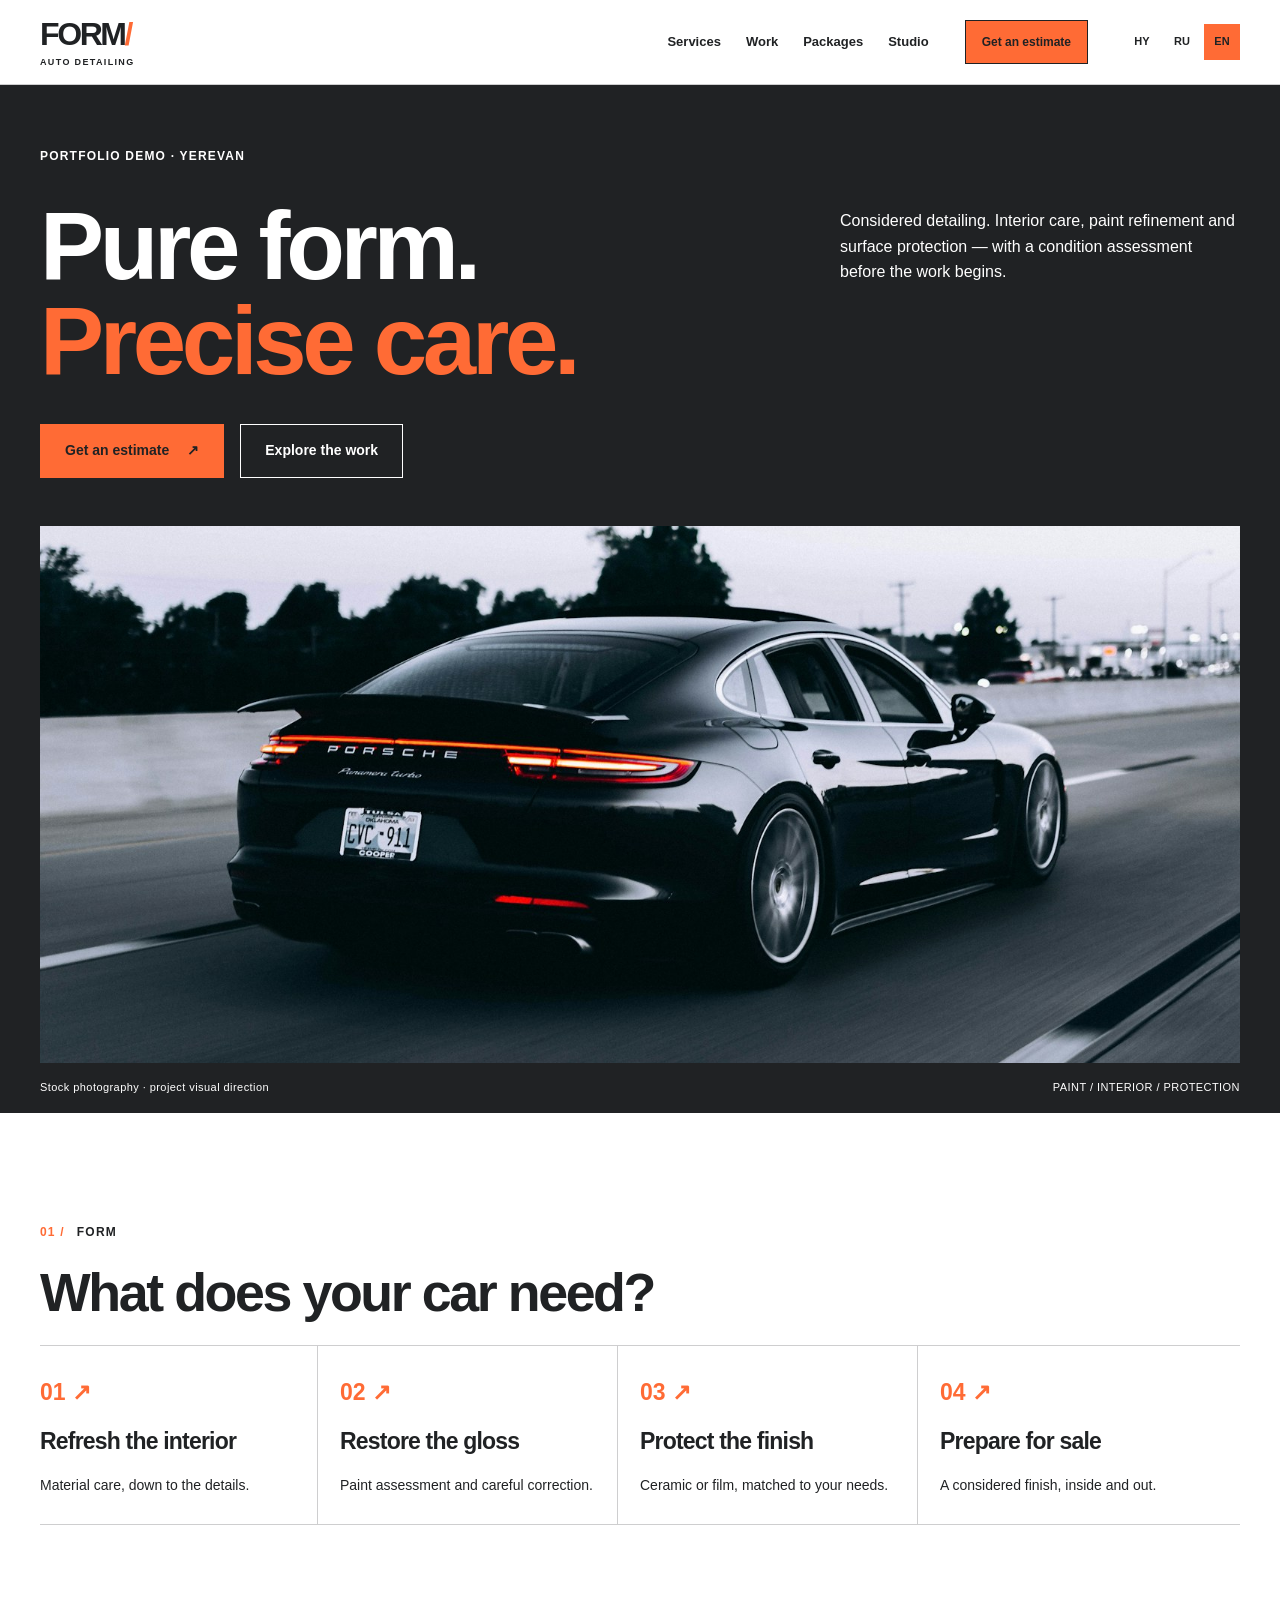
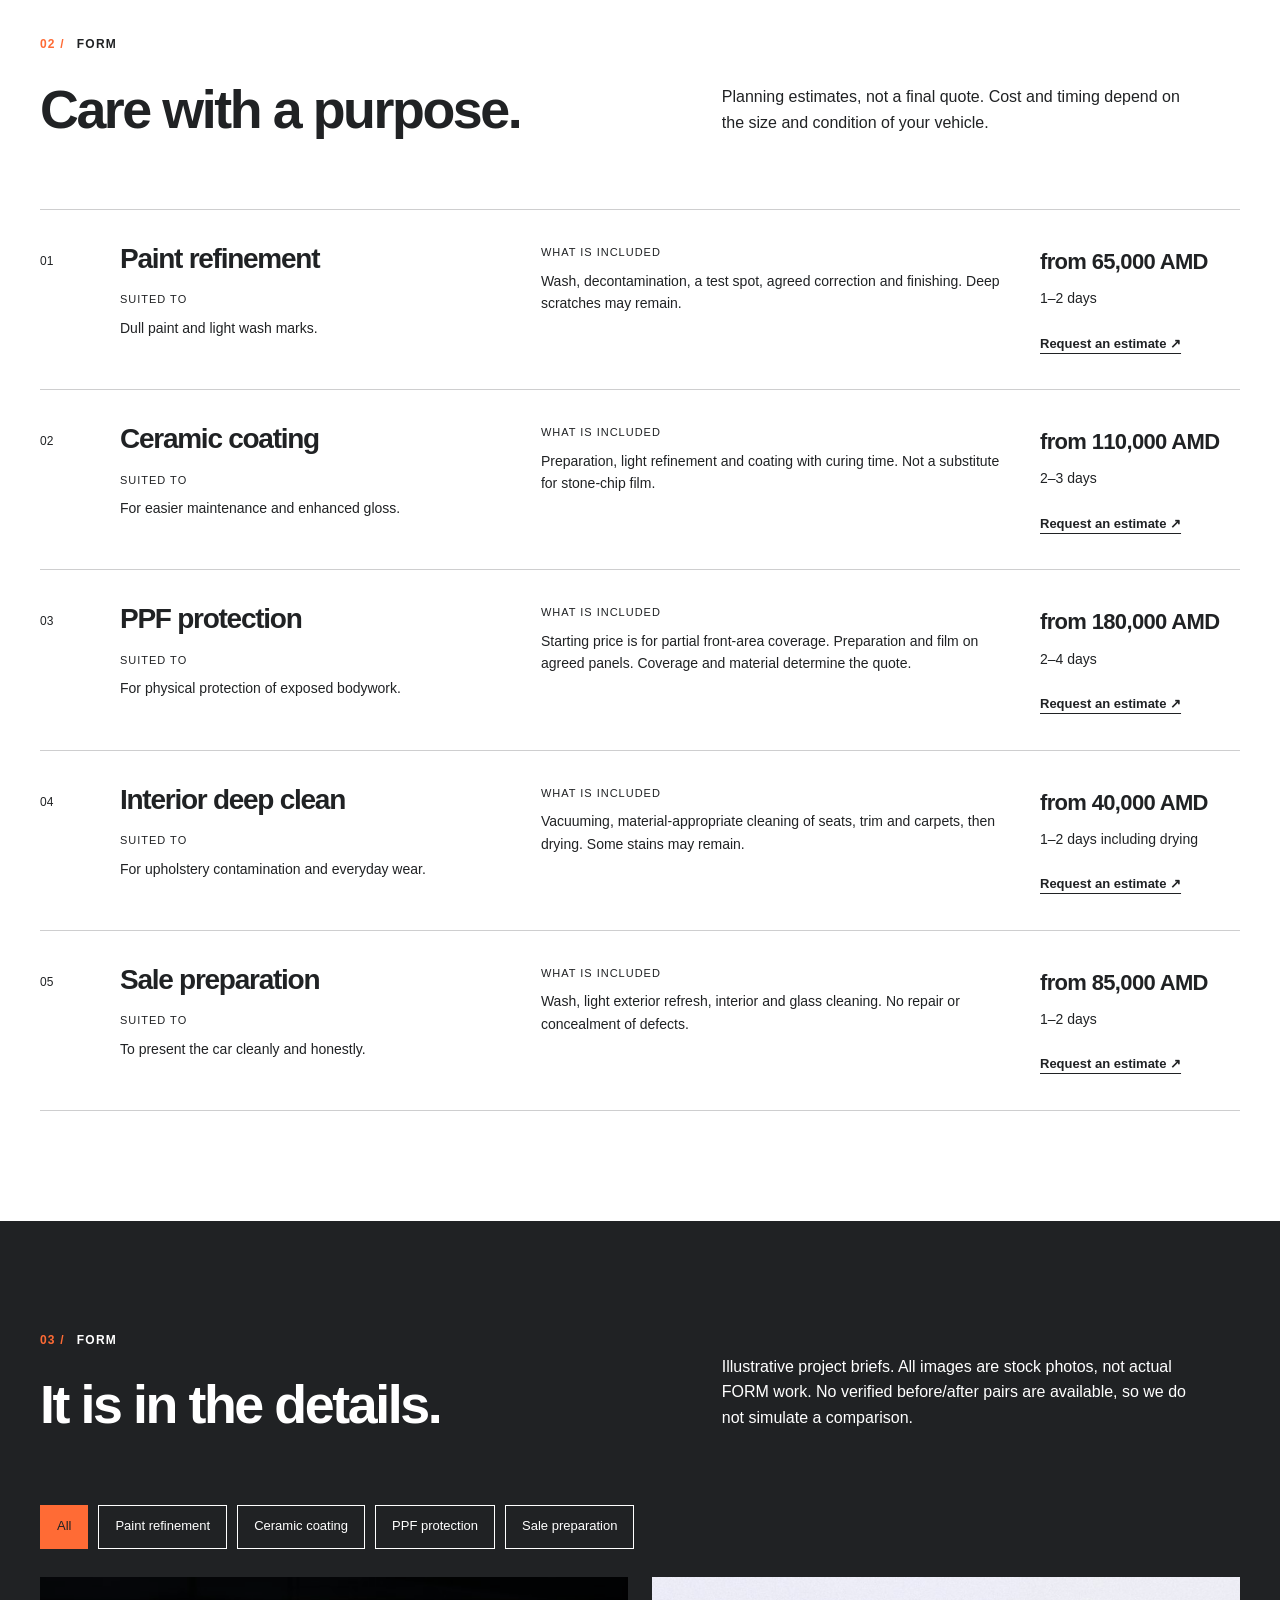
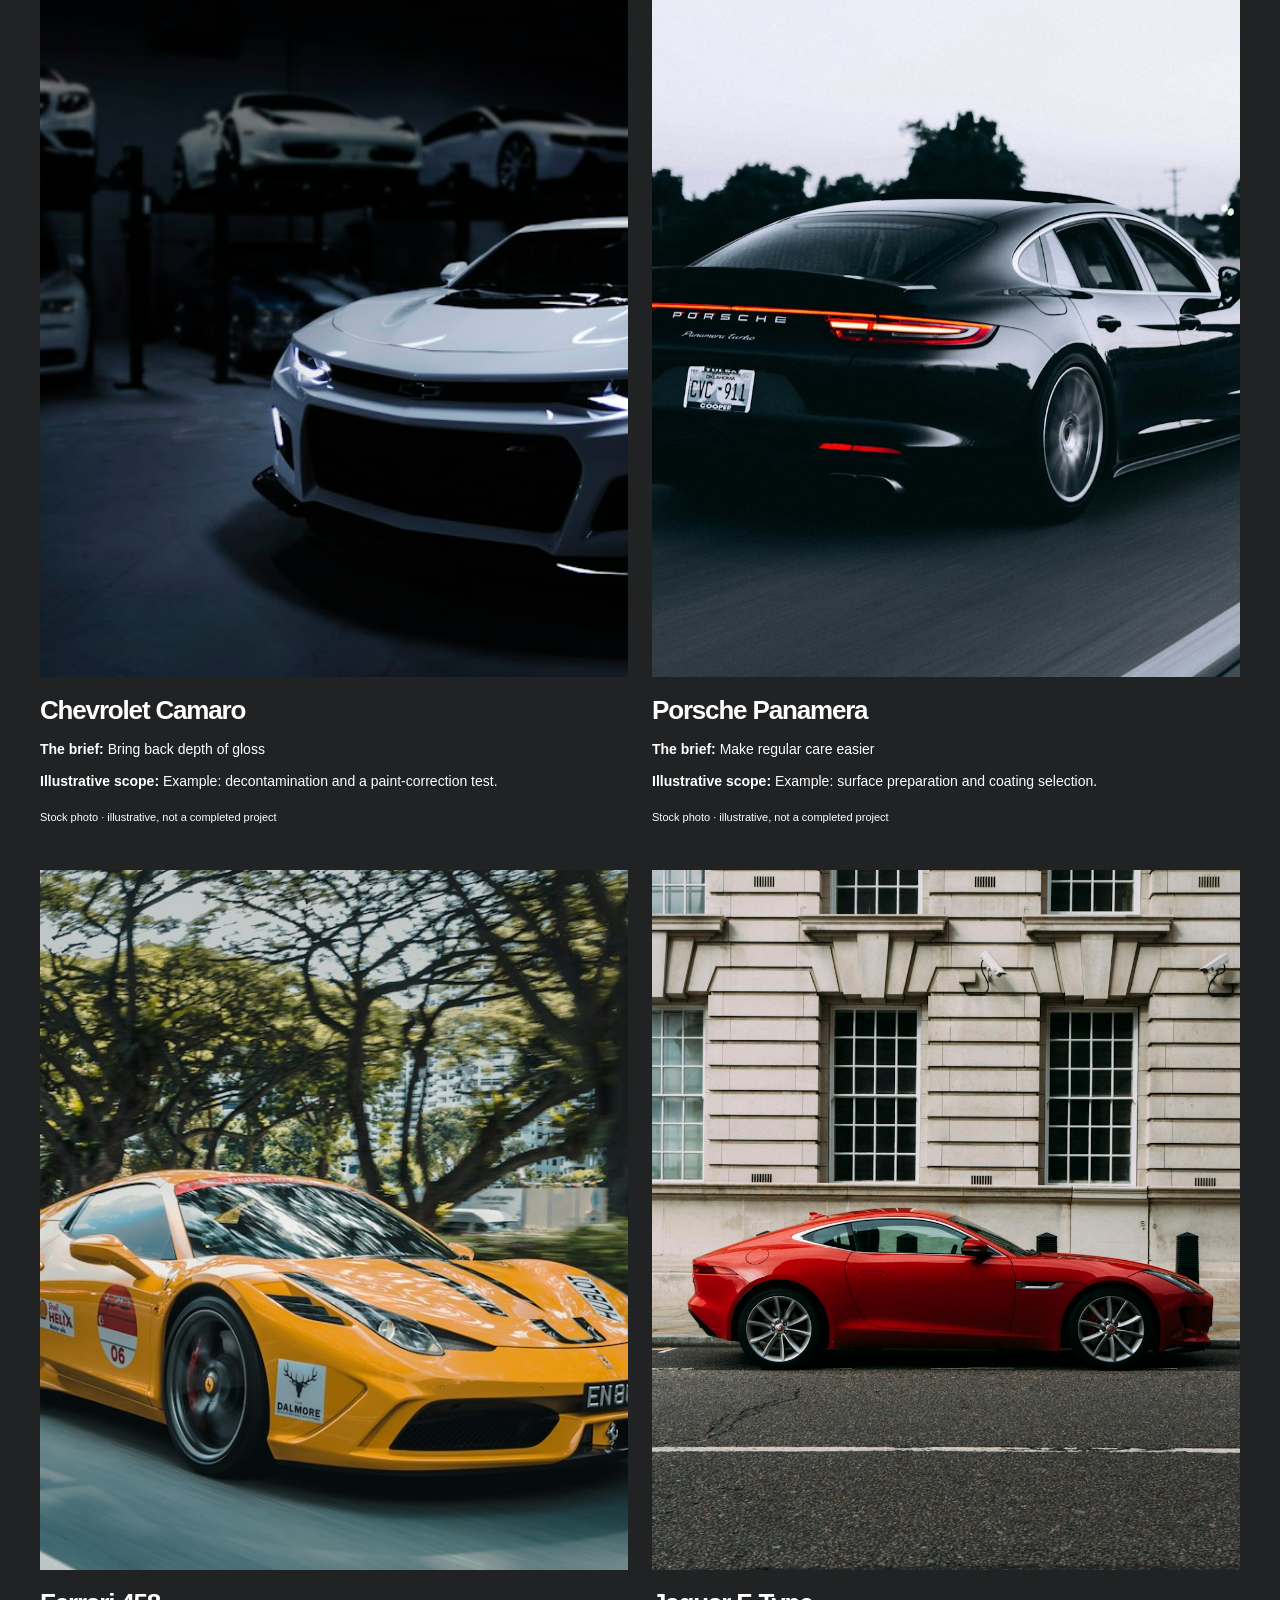
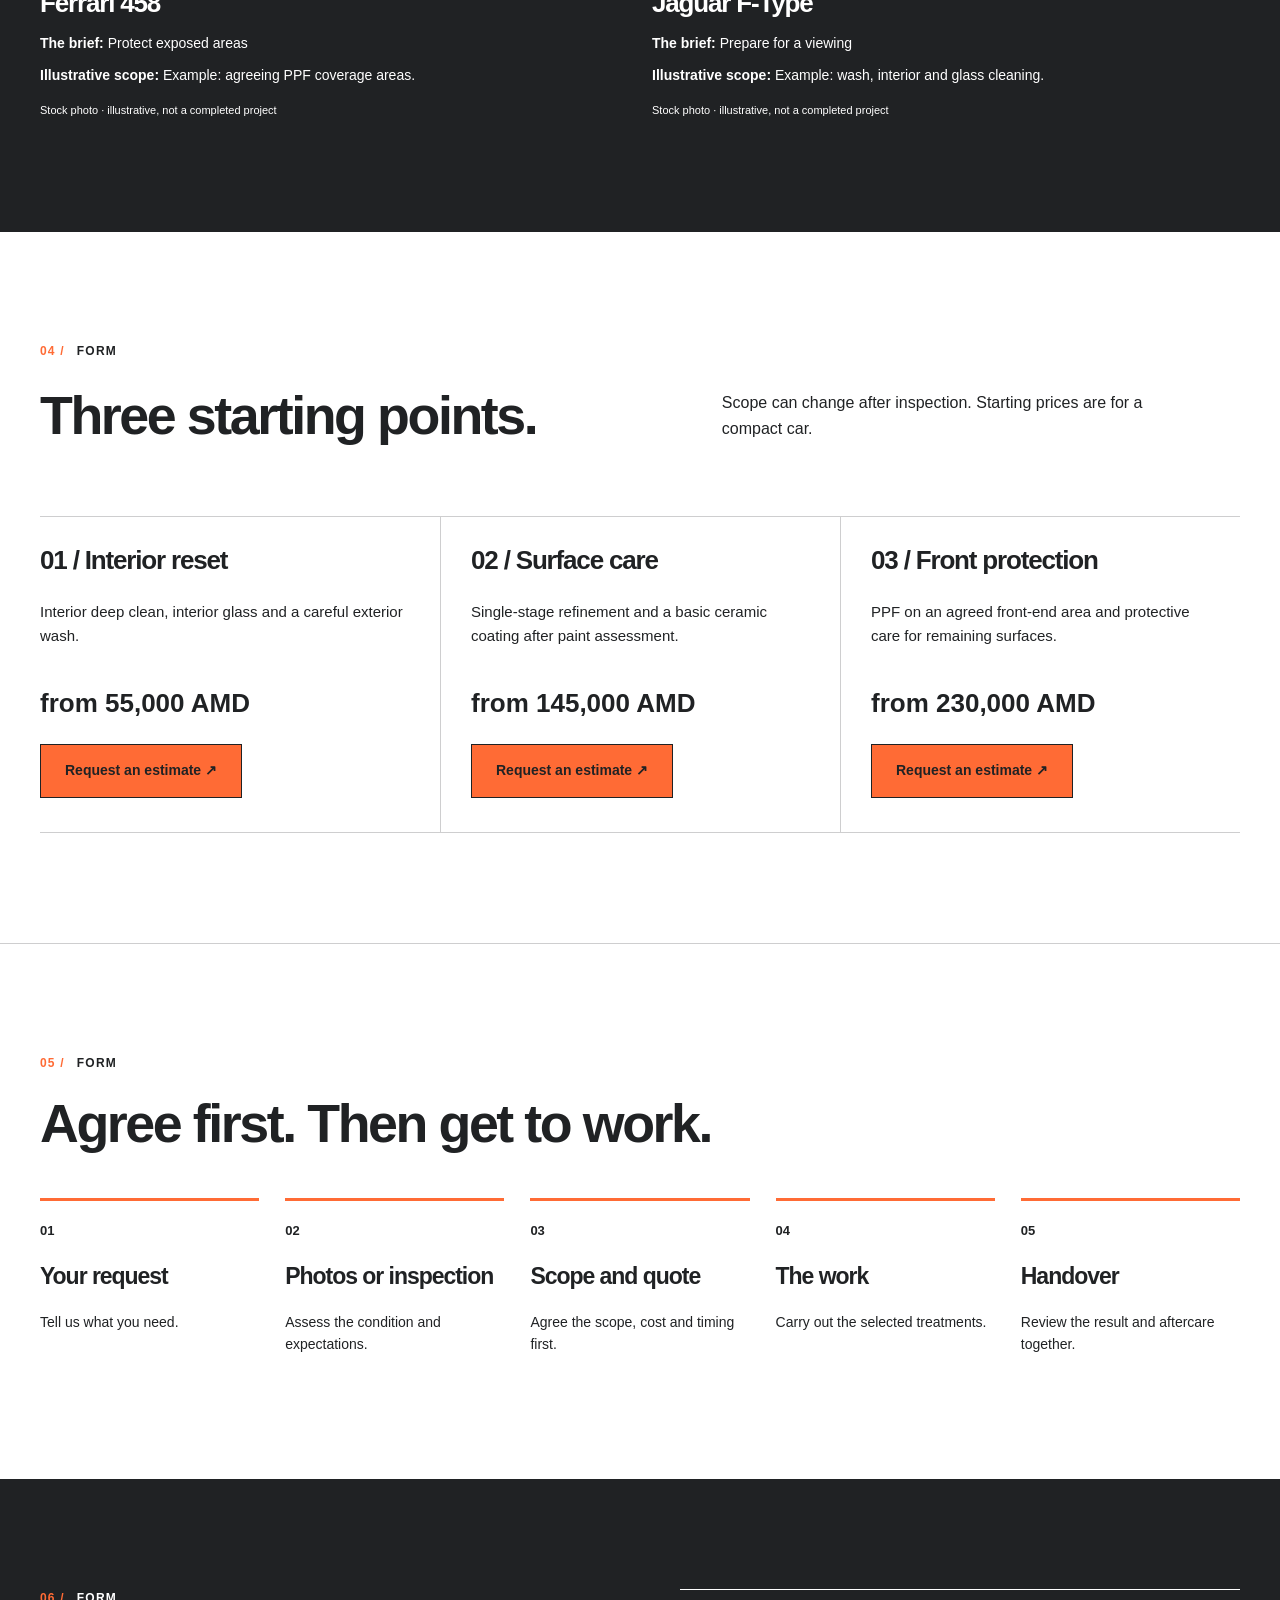
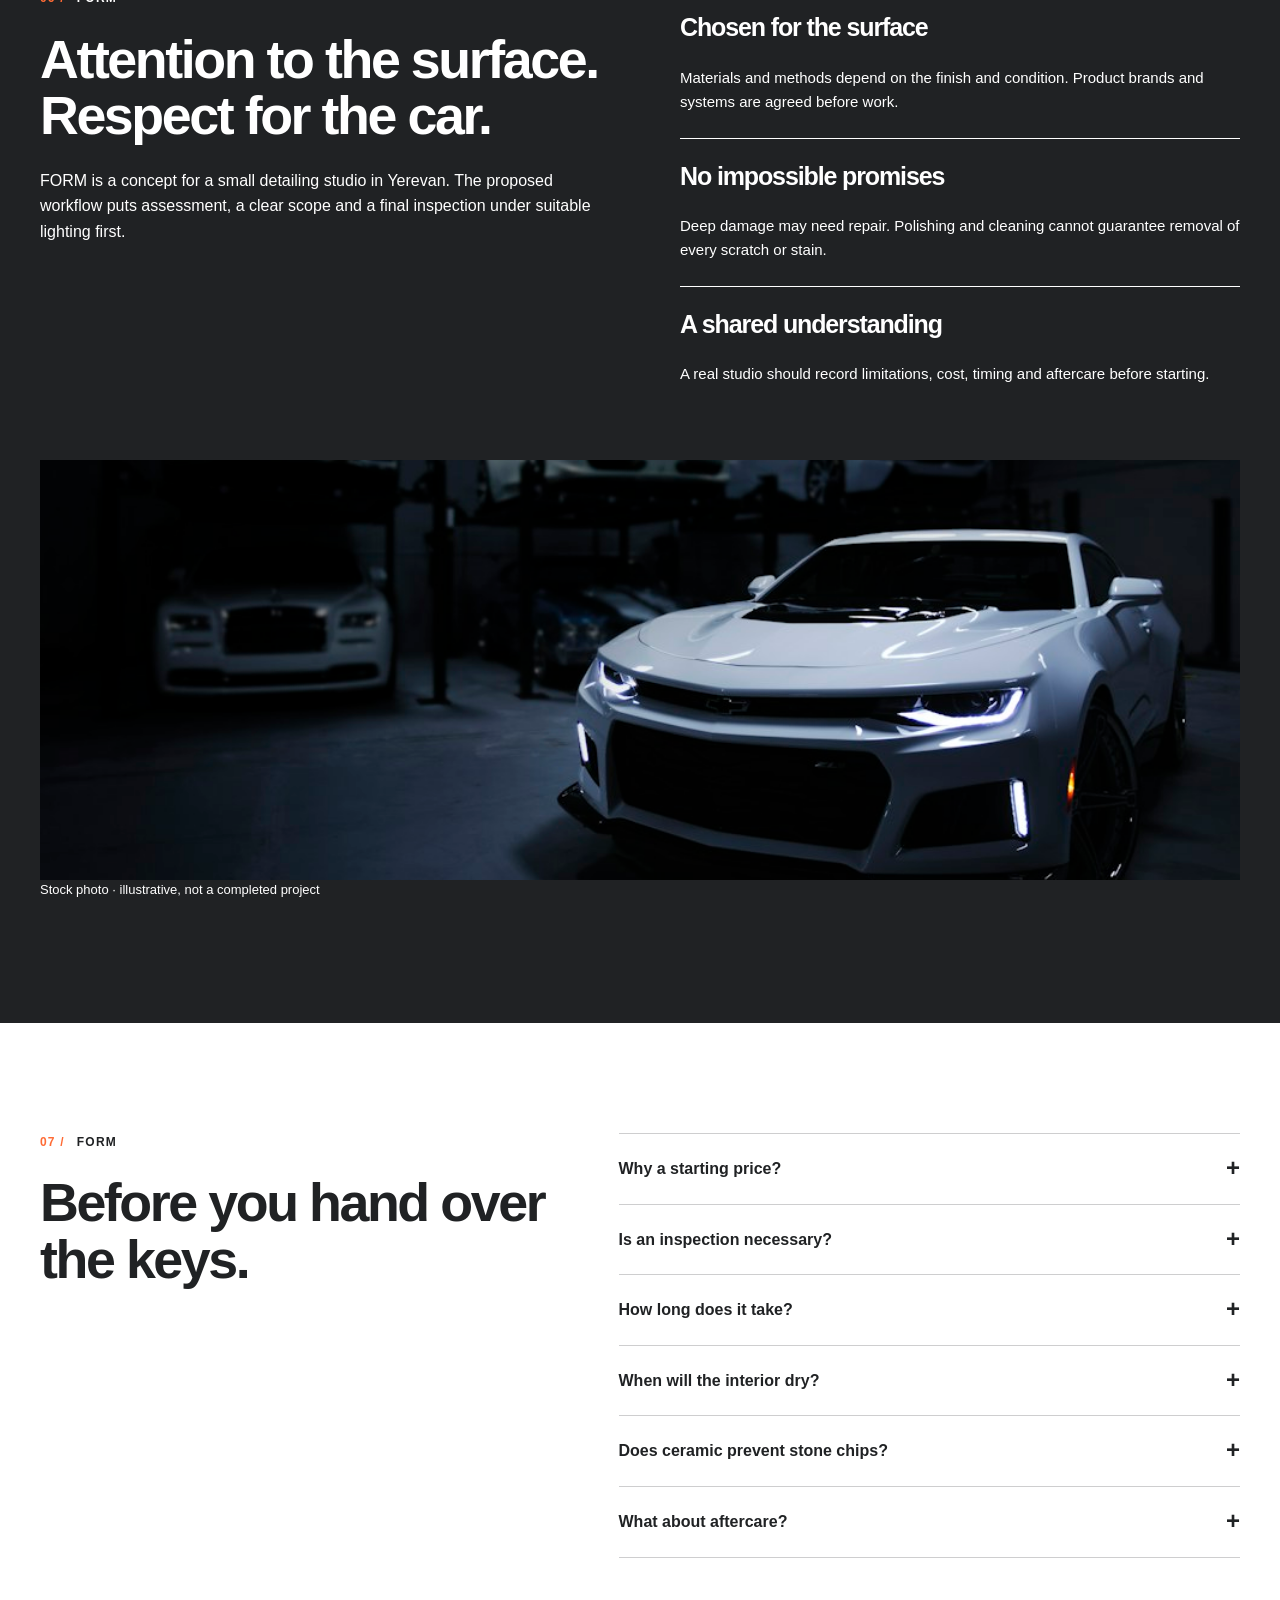
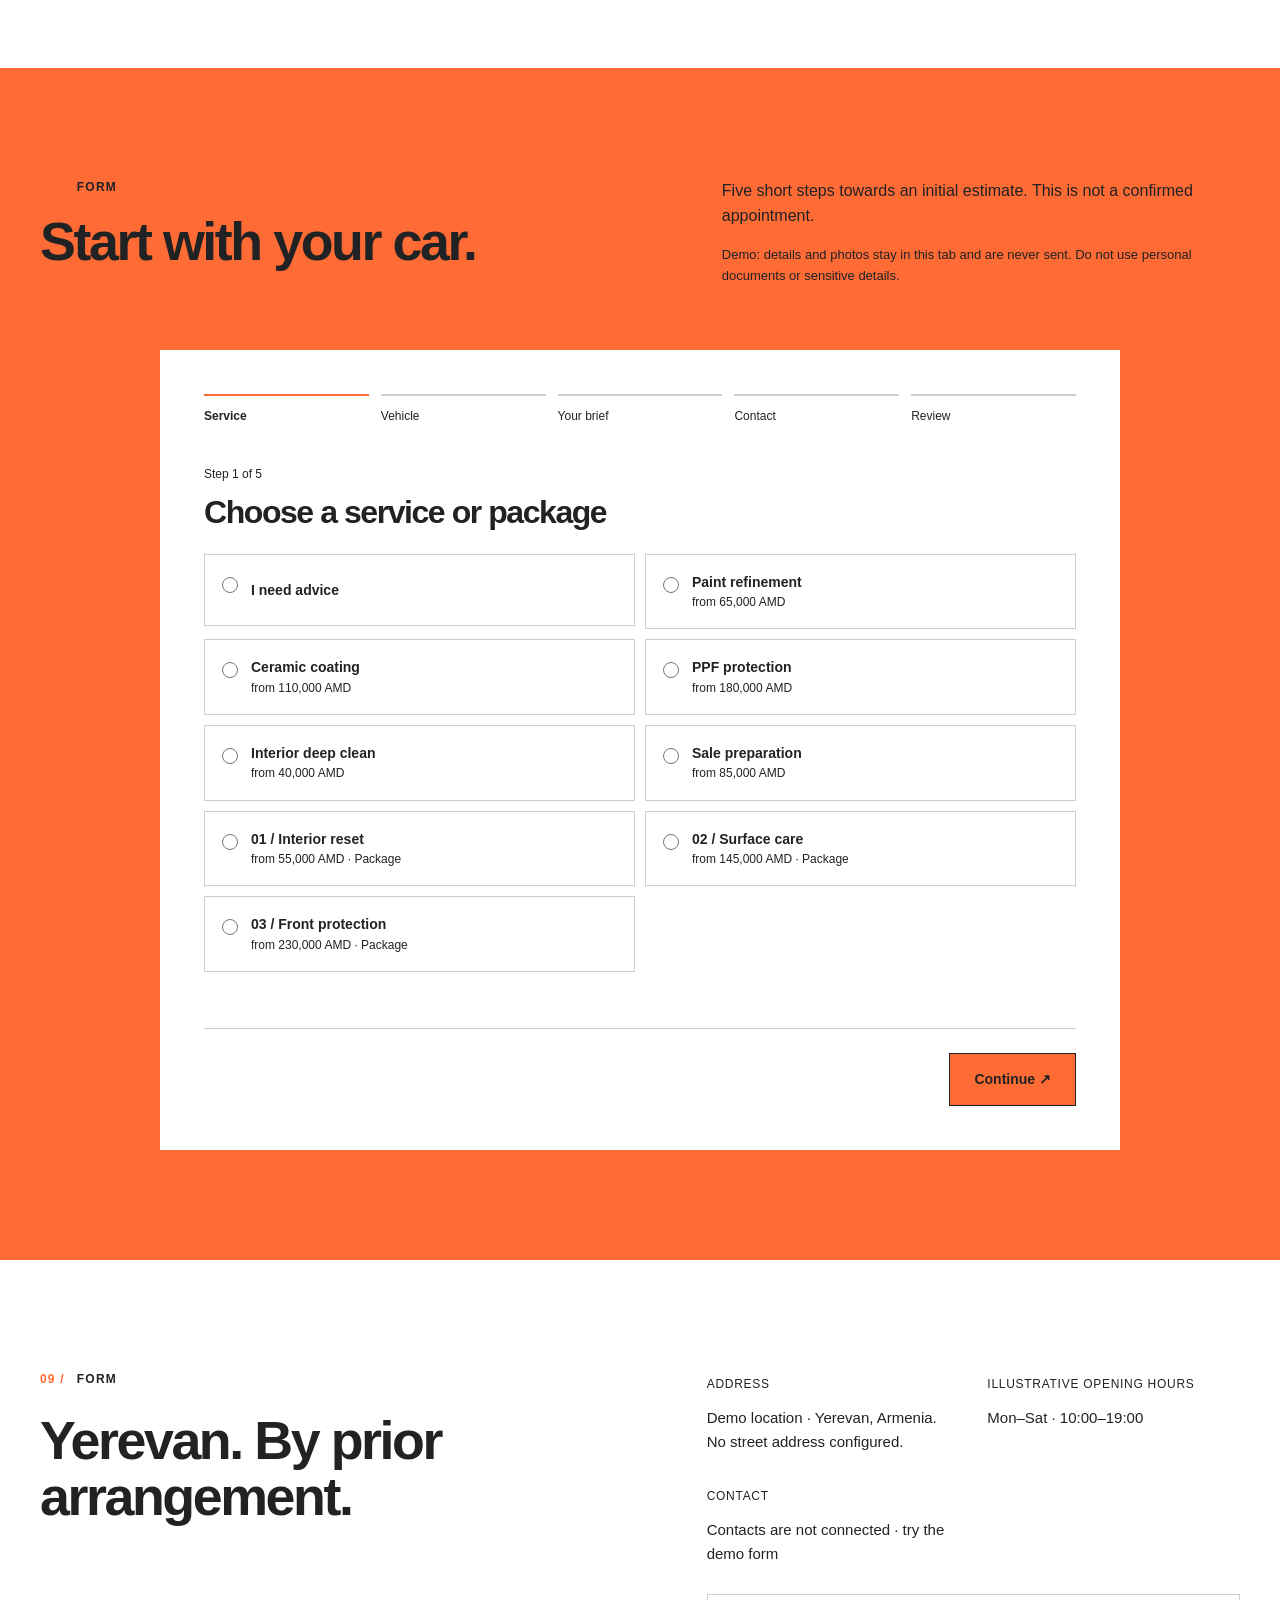
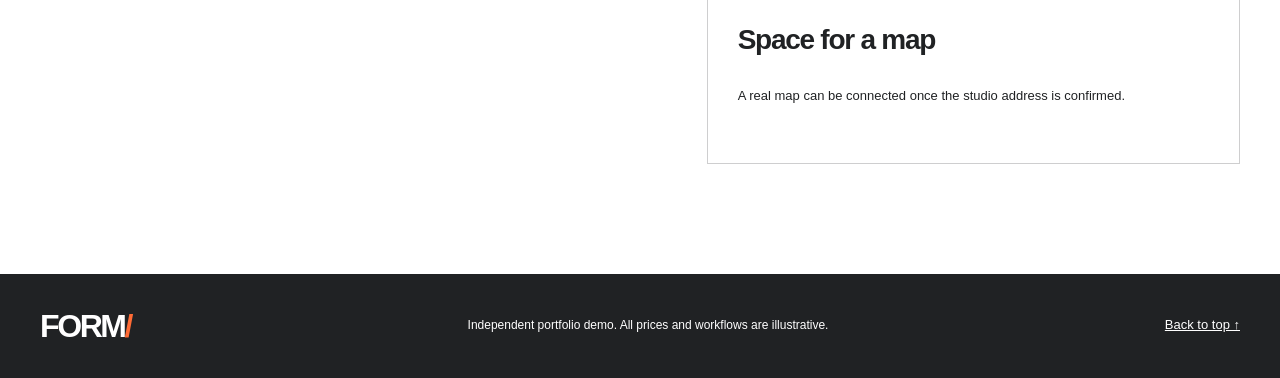
==== site/en.html @ 9a32d677 "Create FORM detailing portfolio demo" ====
<!doctype html>
<html lang="en"><head><meta charset="utf-8"><meta name="viewport" content="width=device-width,initial-scale=1"><meta name="theme-color" content="#202224"><meta name="description" content="Paint refinement, ceramic coating, PPF and interior care. A portfolio demo for FORM detailing in Yerevan."><title>FORM — Auto detailing in Yerevan · Portfolio demo</title><link rel="icon" href="assets/favicon.svg" type="image/svg+xml"><link rel="stylesheet" href="style.css"><script defer src="data.js"></script><script defer src="integrations.js"></script><script defer src="app.js"></script></head>
<body id="top"><a class="skip" href="#main" data-copy="skip"></a>
<header class="header"><div class="wrap header-inner"><a class="logo" href="en.html" aria-label="FORM Auto detailing">FORM<span>/</span><small>AUTO DETAILING</small></a><nav class="nav" id="navigation" aria-label="Main navigation"><a href="#services" data-nav="0"></a><a href="#work" data-nav="1"></a><a href="#packages" data-nav="2"></a><a href="#studio" data-nav="3"></a></nav><a class="button header-cta" href="#request" data-copy="estimate"></a><div class="languages" aria-label="Choose language"><a href="index.html" lang="hy" data-lang="hy">HY</a><a href="ru.html" lang="ru" data-lang="ru">RU</a><a href="en.html" lang="en" data-lang="en">EN</a></div><button class="menu" aria-expanded="false" aria-controls="navigation" data-copy="menu" type="button"></button></div></header>
<main id="main"><section class="hero" aria-labelledby="heroTitle"><div class="wrap"><p class="kicker" data-copy="demo"></p><div class="hero-top"><h1 id="heroTitle"></h1><p class="hero-text" data-copy="intro"></p></div><div class="hero-actions"><a class="button" href="#request"><span data-copy="estimate"></span> ↗</a><a class="button secondary" href="#work" data-copy="view"></a></div><figure class="hero-figure"><img src="assets/hero.jpg" alt="Porsche Panamera" fetchpriority="high" width="1600" height="1067"><figcaption><span data-copy="photoLabel"></span><span data-copy="heroFoot"></span></figcaption></figure></div></section>
<section class="section" id="goals" aria-labelledby="goalsTitle"><div class="wrap"><p class="kicker"><span>01 /</span>FORM</p><h2 id="goalsTitle" data-copy="goalTitle"></h2><div class="goal-grid" id="goalGrid"></div></div></section>
<section class="section services" id="services" aria-labelledby="servicesTitle"><div class="wrap"><div class="section-head"><div><p class="kicker"><span>02 /</span>FORM</p><h2 id="servicesTitle" data-copy="servicesTitle"></h2></div><p data-copy="servicesIntro"></p></div><p class="goal-feedback" id="goalFeedback" data-copy="selectedGoal" hidden></p><div id="serviceList"></div></div></section>
<section class="section work" id="work" aria-labelledby="workTitle"><div class="wrap"><div class="section-head"><div><p class="kicker"><span>03 /</span>FORM</p><h2 id="workTitle" data-copy="workTitle"></h2></div><p data-copy="workIntro"></p></div><div class="filters" id="filters" role="group" aria-label="Filter examples"></div><div class="work-grid" id="workGrid"></div></div></section>
<section class="section" id="packages" aria-labelledby="packagesTitle"><div class="wrap"><div class="section-head"><div><p class="kicker"><span>04 /</span>FORM</p><h2 id="packagesTitle" data-copy="packagesTitle"></h2></div><p data-copy="packagesIntro"></p></div><div class="packages" id="packageList"></div></div></section>
<section class="section process" id="process" aria-labelledby="processTitle"><div class="wrap"><p class="kicker"><span>05 /</span>FORM</p><h2 id="processTitle" data-copy="processTitle"></h2><ol class="process-list" id="processList"></ol></div></section>
<section class="section about" id="studio" aria-labelledby="aboutTitle"><div class="wrap"><div class="about-grid"><div><p class="kicker"><span>06 /</span>FORM</p><h2 id="aboutTitle" data-copy="aboutTitle"></h2><p data-copy="aboutText"></p></div><div id="principles"></div></div><img class="about-image" src="assets/paint.jpg" alt="Chevrolet Camaro" width="1000" height="591" loading="lazy"><p class="hint" data-copy="stock"></p></div></section>
<section class="section" id="faq" aria-labelledby="faqTitle"><div class="wrap faq-grid"><div><p class="kicker"><span>07 /</span>FORM</p><h2 id="faqTitle" data-copy="faqTitle"></h2></div><div id="faqList"></div></div></section>
<section class="section request" id="request" aria-labelledby="formTitle"><div class="wrap"><div class="section-head"><div><p class="kicker"><span>08 /</span>FORM</p><h2 id="formTitle" data-copy="formTitle"></h2></div><div><p data-copy="formIntro"></p><p class="privacy" data-copy="privacy"></p></div></div><div class="wizard" id="wizard"></div></div></section>
<section class="section" id="contact" aria-labelledby="contactTitle"><div class="wrap contact-grid"><div><p class="kicker"><span>09 /</span>FORM</p><h2 id="contactTitle" data-copy="contactTitle"></h2></div><div class="contact-details"><div><small data-copy="addressLabel"></small><p data-copy="address"></p></div><div><small data-copy="hoursLabel"></small><p data-copy="hours"></p></div><div><small data-copy="phoneLabel"></small><p data-copy="contactValue"></p></div><div class="map"><h3 data-copy="map"></h3><span data-copy="mapText"></span></div></div></div></section>
</main><footer class="footer"><div class="wrap footer-inner"><a class="logo" href="#top">FORM<span>/</span></a><p data-copy="footer"></p><a href="#top" data-copy="up"></a></div></footer><noscript>JavaScript is required for the interactive demo / Для демо нужен JavaScript / Դեմոյի համար անհրաժեշտ է JavaScript։</noscript></body></html>
---- site/style.css ----
:root{--graphite:#202224;--white:#fff;--accent:#ff6b35;--line:rgba(32,34,36,.22);--font:Arial,"Helvetica Neue",sans-serif}*{box-sizing:border-box}html{scroll-behavior:smooth;scroll-padding-top:90px}body{margin:0;background:var(--white);color:var(--graphite);font:16px/1.6 var(--font)}img{display:block;width:100%;max-width:100%}a{color:inherit}button,input,select,textarea{font:inherit;color:inherit}button,a,input,select,textarea{-webkit-tap-highlight-color:transparent}button{cursor:pointer}button:disabled{cursor:wait;opacity:.65}a:focus-visible,button:focus-visible,input:focus-visible,textarea:focus-visible,select:focus-visible,summary:focus-visible{outline:3px solid var(--accent);outline-offset:4px}[hidden]{display:none!important}.wrap{width:min(1280px,calc(100% - 80px));margin:auto}.section{padding:110px 0}.kicker{font-size:12px;letter-spacing:.1em;text-transform:uppercase;font-weight:700;margin:0 0 22px}.kicker span{color:var(--accent);margin-right:12px}h1,h2,h3,p{margin-top:0}h1,h2,h3{line-height:1.05;letter-spacing:-.045em}h2{font-size:clamp(34px,4.2vw,60px);font-weight:600;margin-bottom:24px}h3{font-size:28px;font-weight:600}.section-head{display:grid;grid-template-columns:1.2fr 1fr;gap:60px;align-items:end;margin-bottom:48px}.section-head p{max-width:480px;margin-bottom:26px}.button{display:inline-flex;align-items:center;justify-content:center;gap:18px;padding:16px 24px;min-height:52px;border:1px solid var(--graphite);background:var(--accent);color:var(--graphite);text-decoration:none;font-weight:700;font-size:14px;line-height:1.4;transition:background .15s,color .15s}.button:hover{background:var(--graphite);color:var(--white)}.button.secondary{background:transparent;color:inherit;border-color:currentColor}.button.secondary:hover{background:var(--white);color:var(--graphite)}.skip{position:fixed;left:16px;top:-100px;z-index:100;background:var(--white);padding:12px}.skip:focus{top:12px}.header{background:var(--white);border-bottom:1px solid var(--line);position:sticky;top:0;z-index:40}.header-inner{min-height:84px;display:flex;align-items:center;gap:36px}.logo{font-weight:800;font-size:32px;letter-spacing:-.075em;text-decoration:none;line-height:1}.logo span{color:var(--accent)}.logo small{display:block;font-size:9px;letter-spacing:.15em;margin-top:8px}.nav{display:flex;gap:25px;margin-left:auto}.nav a{font-size:13px;font-weight:700;text-decoration:none}.nav a:hover{text-decoration:underline;text-underline-offset:6px}.languages{display:flex;gap:4px}.languages a{min-width:36px;min-height:36px;display:grid;place-items:center;font-size:11px;font-weight:700;text-decoration:none}.languages a[aria-current]{background:var(--accent)}.menu{display:none;border:1px solid var(--graphite);background:var(--white);padding:8px 12px;min-height:42px}.header-cta{padding:12px 16px;min-height:44px;font-size:12px}.hero{background:var(--graphite);color:var(--white);padding:62px 0 0}.hero-top{display:flex;justify-content:space-between;gap:25px}.hero h1{font-size:clamp(52px,7.5vw,112px);font-weight:600;line-height:.99;margin:10px 0 36px}.hero h1 span{display:block}.hero h1 span:last-child{color:var(--accent)}.hero-text{max-width:400px;padding-top:20px;font-size:16px}.hero-actions{display:flex;gap:16px;flex-wrap:wrap;margin-bottom:48px}.hero .button{border-color:var(--accent)}.hero .secondary{border-color:var(--white)}.hero-figure{margin:0;position:relative}.hero-figure img{height:clamp(310px,42vw,570px);object-fit:cover;object-position:center 62%}.hero-figure figcaption{display:flex;justify-content:space-between;gap:20px;padding:16px 0;font-size:11px;letter-spacing:.04em}.goal-grid{display:grid;grid-template-columns:repeat(4,1fr);border-top:1px solid var(--line);border-bottom:1px solid var(--line)}.goal-link{padding:28px 20px 28px 0;text-decoration:none;border-right:1px solid var(--line);margin-right:22px;display:flex;flex-direction:column;gap:18px}.goal-link:last-child{border:0;margin:0}.goal-link strong{font-size:23px;line-height:1.2;letter-spacing:-.035em}.goal-link small{font-size:14px;line-height:1.6}.goal-link b{color:var(--accent);font-size:23px}.goal-link:hover strong{text-decoration:underline;text-underline-offset:5px}.services{padding-top:0}.service{border-top:1px solid var(--line);display:grid;grid-template-columns:50px 1fr 1.2fr 200px;gap:30px;padding:34px 0}.service:last-child{border-bottom:1px solid var(--line)}.service-num{font-size:12px;padding-top:8px}.service h3{font-size:28px;margin-bottom:18px}.service p{font-size:14px;margin-bottom:12px}.service small{font-size:11px;display:block;text-transform:uppercase;letter-spacing:.09em;margin-bottom:8px}.service-price strong{display:block;font-size:22px;letter-spacing:-.03em;margin-bottom:8px}.service-price .text-link{display:inline-block;margin-top:12px;font-size:13px;font-weight:700;text-underline-offset:5px}.service.is-relevant{border-left:4px solid var(--accent);padding-left:20px}.goal-feedback{border-left:4px solid var(--accent);padding-left:16px;margin:0 0 24px}.work{background:var(--graphite);color:var(--white)}.filters{display:flex;gap:10px;flex-wrap:wrap;margin-bottom:28px}.filter{border:1px solid var(--white);background:transparent;color:var(--white);padding:10px 16px;font-size:13px;min-height:44px}.filter[aria-pressed=true]{background:var(--accent);color:var(--graphite);border-color:var(--accent)}.work-grid{display:grid;grid-template-columns:repeat(2,1fr);gap:42px 24px}.work-card{margin:0;min-width:0}.work-card img{aspect-ratio:16/10;object-fit:cover}.work-card h3{font-size:26px;margin:20px 0 14px}.work-card p{font-size:14px;margin-bottom:10px}.work-card small{font-size:11px}.packages{display:grid;grid-template-columns:repeat(3,1fr);gap:0;border-top:1px solid var(--line);border-bottom:1px solid var(--line)}.package{padding:30px 30px 34px 0;display:flex;flex-direction:column}.package+.package{padding-left:30px;border-left:1px solid var(--line)}.package h3{font-size:26px}.package p{font-size:15px;flex:1}.package strong{font-size:26px;display:block;margin:20px 0}.package .button{align-self:start}.process{border-top:1px solid var(--line)}.process-list{display:grid;grid-template-columns:repeat(5,1fr);gap:26px;padding:0;list-style:none;margin:46px 0 0}.process-list b{display:block;font-size:13px;color:var(--graphite);border-top:3px solid var(--accent);padding-top:20px;margin-bottom:22px}.process-list h3{font-size:23px}.process-list p{font-size:14px}.about{background:var(--graphite);color:var(--white)}.about-grid{display:grid;grid-template-columns:1fr 1fr;gap:80px}.about .principle{padding:24px 0;border-top:1px solid var(--white)}.principle h3{font-size:25px}.principle p{font-size:15px;margin:0}.about-image{margin-top:50px;max-height:420px;object-fit:cover;object-position:center 60%}.faq-grid{display:grid;grid-template-columns:.9fr 1.1fr;gap:70px}.faq-item{border-top:1px solid var(--line)}.faq-item:last-child{border-bottom:1px solid var(--line)}summary{cursor:pointer;list-style:none;font-weight:700;padding:22px 32px 22px 0;position:relative;font-size:16px}summary::-webkit-details-marker{display:none}summary:after{content:'+';position:absolute;right:0;color:var(--graphite);font-size:24px;top:15px}details[open] summary:after{content:'−'}.faq-item p{font-size:15px;padding-right:20px}.request{background:var(--accent)}.request .section-head{align-items:start}.request .section-head p{margin-bottom:16px}.privacy{font-size:13px}.wizard{background:var(--white);padding:44px;max-width:960px;margin:auto}.wizard-progress{display:grid;grid-template-columns:repeat(5,1fr);gap:12px;list-style:none;padding:0;margin:0 0 40px}.wizard-progress li{font-size:12px;line-height:1.4;border-top:2px solid var(--line);padding-top:12px}.wizard-progress li[aria-current]{border-color:var(--accent);font-weight:700}.wizard-progress li.done{border-color:var(--graphite)}.step-count{font-size:12px;margin-bottom:12px}.wizard h3{font-size:32px;margin-bottom:24px}.choices{border:0;padding:0;margin:0;min-width:0;display:grid;grid-template-columns:1fr 1fr;gap:10px}.choice{position:relative;display:block}.choice input{position:absolute;left:18px;top:23px;margin:0;width:16px;height:16px;accent-color:var(--graphite)}.choice span{display:flex;flex-direction:column;justify-content:center;min-height:72px;padding:16px 16px 16px 46px;border:1px solid var(--line);font-size:14px;font-weight:700}.choice span small{font-size:12px;font-weight:400}.choice input:checked+span{border-color:var(--graphite);background:var(--accent)}.choice input:focus-visible+span{outline:3px solid var(--accent);outline-offset:3px}.fields{display:grid;grid-template-columns:1fr 1fr;gap:22px}.field{min-width:0}.field.wide{grid-column:1/-1}label.field-label{display:block;font-size:14px;font-weight:700;margin-bottom:8px}.control{width:100%;min-height:50px;padding:12px 14px;border:1px solid var(--line);border-radius:0;background:var(--white);font-size:16px}textarea.control{min-height:140px;resize:vertical}.error{font-size:13px;min-height:20px;font-weight:700;margin:6px 0 0}.error:not(:empty):before{content:'! ';font-weight:800}.hint{font-size:13px;margin-bottom:12px}.upload{margin-top:26px}.upload input{width:100%;font-size:14px;line-height:1.6}.upload input::file-selector-button{background:var(--white);border:1px solid var(--graphite);padding:12px;margin-right:12px;color:var(--graphite);cursor:pointer}.photo-grid{display:grid;grid-template-columns:repeat(5,minmax(0,1fr));gap:12px;margin:20px 0}.photo-preview{margin:0;min-width:0}.photo-preview img{aspect-ratio:1;object-fit:cover}.photo-preview button{font-size:11px;width:100%;background:var(--white);border:1px solid var(--graphite);padding:8px;min-height:40px}.wizard-actions{display:flex;justify-content:space-between;gap:16px;margin-top:30px;padding-top:24px;border-top:1px solid var(--line)}.review{margin:0}.review div{display:grid;grid-template-columns:180px 1fr;gap:20px;border-bottom:1px solid var(--line);padding:15px 0}.review dt{font-size:13px}.review dd{margin:0;font-size:15px;overflow-wrap:anywhere;white-space:pre-wrap}.success-mark{font-size:44px;width:72px;height:72px;display:grid;place-items:center;background:var(--accent);margin-bottom:28px}.success p{max-width:600px}.contact-grid{display:grid;grid-template-columns:1.1fr 1fr;gap:80px}.contact-details{display:grid;grid-template-columns:1fr 1fr;gap:28px}.contact-details small{font-size:12px;text-transform:uppercase;letter-spacing:.06em}.contact-details p{font-size:15px;margin:10px 0 0}.map{border:1px solid var(--line);padding:30px;min-height:170px;grid-column:1/-1}.map span{font-size:13px}.footer{background:var(--graphite);color:var(--white);padding:36px 0}.footer-inner{display:flex;justify-content:space-between;align-items:center;gap:30px}.footer p{font-size:12px;max-width:530px;margin:0}.footer a:last-child{font-size:13px;white-space:nowrap}.sr-only{position:absolute;width:1px;height:1px;padding:0;margin:-1px;overflow:hidden;clip:rect(0,0,0,0);white-space:nowrap;border:0}
@media(min-width:1500px){.hero h1{font-size:112px}}
@media(max-width:1100px){.wrap{width:calc(100% - 48px)}.header-inner{gap:18px}.nav{gap:16px}.header-cta{display:none}.service{grid-template-columns:30px 1fr 1fr;gap:20px}.service-price{grid-column:2/-1;display:flex;gap:24px;align-items:center;flex-wrap:wrap}.service-price strong,.service-price p{margin:0}.service-price .text-link{margin:0}.hero-top{gap:30px}.hero-text{max-width:330px}.goal-grid{grid-template-columns:1fr 1fr}.goal-link:nth-child(2){border:0}.goal-link:nth-child(-n+2){border-bottom:1px solid var(--line)}.process-list{grid-template-columns:repeat(3,1fr)}.about-grid,.contact-grid{gap:40px}}
@media(max-width:760px){.wrap{width:calc(100% - 40px)}.section{padding:72px 0}.header-inner{min-height:72px;gap:12px}.logo{font-size:29px}.languages{margin-left:auto}.languages a{min-width:32px;min-height:40px}.menu{display:block;font-size:12px}.nav{display:none;position:absolute;left:0;right:0;top:100%;background:var(--white);padding:20px;flex-direction:column;border-bottom:1px solid var(--graphite);gap:0}.nav.is-open{display:flex}.nav a{padding:14px 0;font-size:16px}.hero{padding-top:38px}.hero-top{display:block}.hero h1{font-size:clamp(43px,9vw,68px);line-height:1.05;margin-bottom:20px}.hero-text{padding:0;max-width:100%;font-size:15px}.hero-actions{margin:28px 0}.hero-actions .button{flex:1;font-size:13px;padding:14px}.hero-figure img{height:340px;object-position:60% center}.hero-figure figcaption{font-size:10px}.hero-figure figcaption span:last-child{display:none}.section-head{grid-template-columns:1fr;gap:0;margin-bottom:28px}.section-head p{margin-bottom:10px}.goal-grid{grid-template-columns:1fr 1fr}.goal-link{margin-right:14px;padding:22px 12px 22px 0;gap:12px}.goal-link strong{font-size:20px}.goal-link small{font-size:13px}.services{padding-top:0}.service{grid-template-columns:24px 1fr;gap:14px;padding:28px 0}.service-scope{grid-column:2}.service-price{grid-column:2;display:block}.service-price strong{margin-bottom:8px}.service-price .text-link{margin-top:14px}.work-grid{grid-template-columns:1fr;gap:34px}.work-card img{aspect-ratio:4/3}.packages{grid-template-columns:1fr}.package,.package+.package{padding:26px 0;border-left:0}.package+.package{border-top:1px solid var(--line)}.package p{margin-bottom:0}.process-list{grid-template-columns:1fr;gap:20px}.process-list li{display:grid;grid-template-columns:30px 1fr;gap:8px 16px}.process-list b{grid-row:1/3;padding-top:10px;margin:0}.process-list h3{padding-top:8px;margin:0}.process-list p{grid-column:2;margin:0}.about-grid,.faq-grid,.contact-grid{grid-template-columns:1fr;gap:28px}.about-image{margin-top:32px;height:260px}.wizard{padding:24px 18px}.wizard-progress{gap:6px;margin-bottom:28px}.wizard-progress li{font-size:10px;overflow-wrap:anywhere}.wizard h3{font-size:27px}.choices,.fields{grid-template-columns:1fr}.photo-grid{grid-template-columns:repeat(3,minmax(0,1fr))}.review div{grid-template-columns:1fr;gap:5px}.wizard-actions .button{padding:14px 18px;font-size:13px}.contact-details{grid-template-columns:1fr}.footer-inner{align-items:start;flex-direction:column}.footer p{font-size:12px}}
@media(prefers-reduced-motion:reduce){html{scroll-behavior:auto}*,*:before,*:after{transition:none!important;animation:none!important}}
@media(max-width:480px){.header-inner{gap:10px}.menu{font-size:0;width:42px;height:42px;padding:0;flex:0 0 42px}.menu:after{content:'☰';font-size:22px}.logo small{font-size:8px}.languages{gap:1px}.languages a{min-width:30px}}
/* Long Armenian words must not force grid tracks wider than the viewport. */
.section-head>*,.goal-grid>*,.service>*,.contact-grid>*,.about-grid>*,.faq-grid>*,.packages>*,.contact-details>*{min-width:0}
h1,h2,h3,.goal-link,.contact-details,.service,.review dd{overflow-wrap:anywhere}
.goal-grid{grid-template-columns:repeat(4,minmax(0,1fr))}
@media(max-width:1100px){.goal-grid{grid-template-columns:repeat(2,minmax(0,1fr))}}
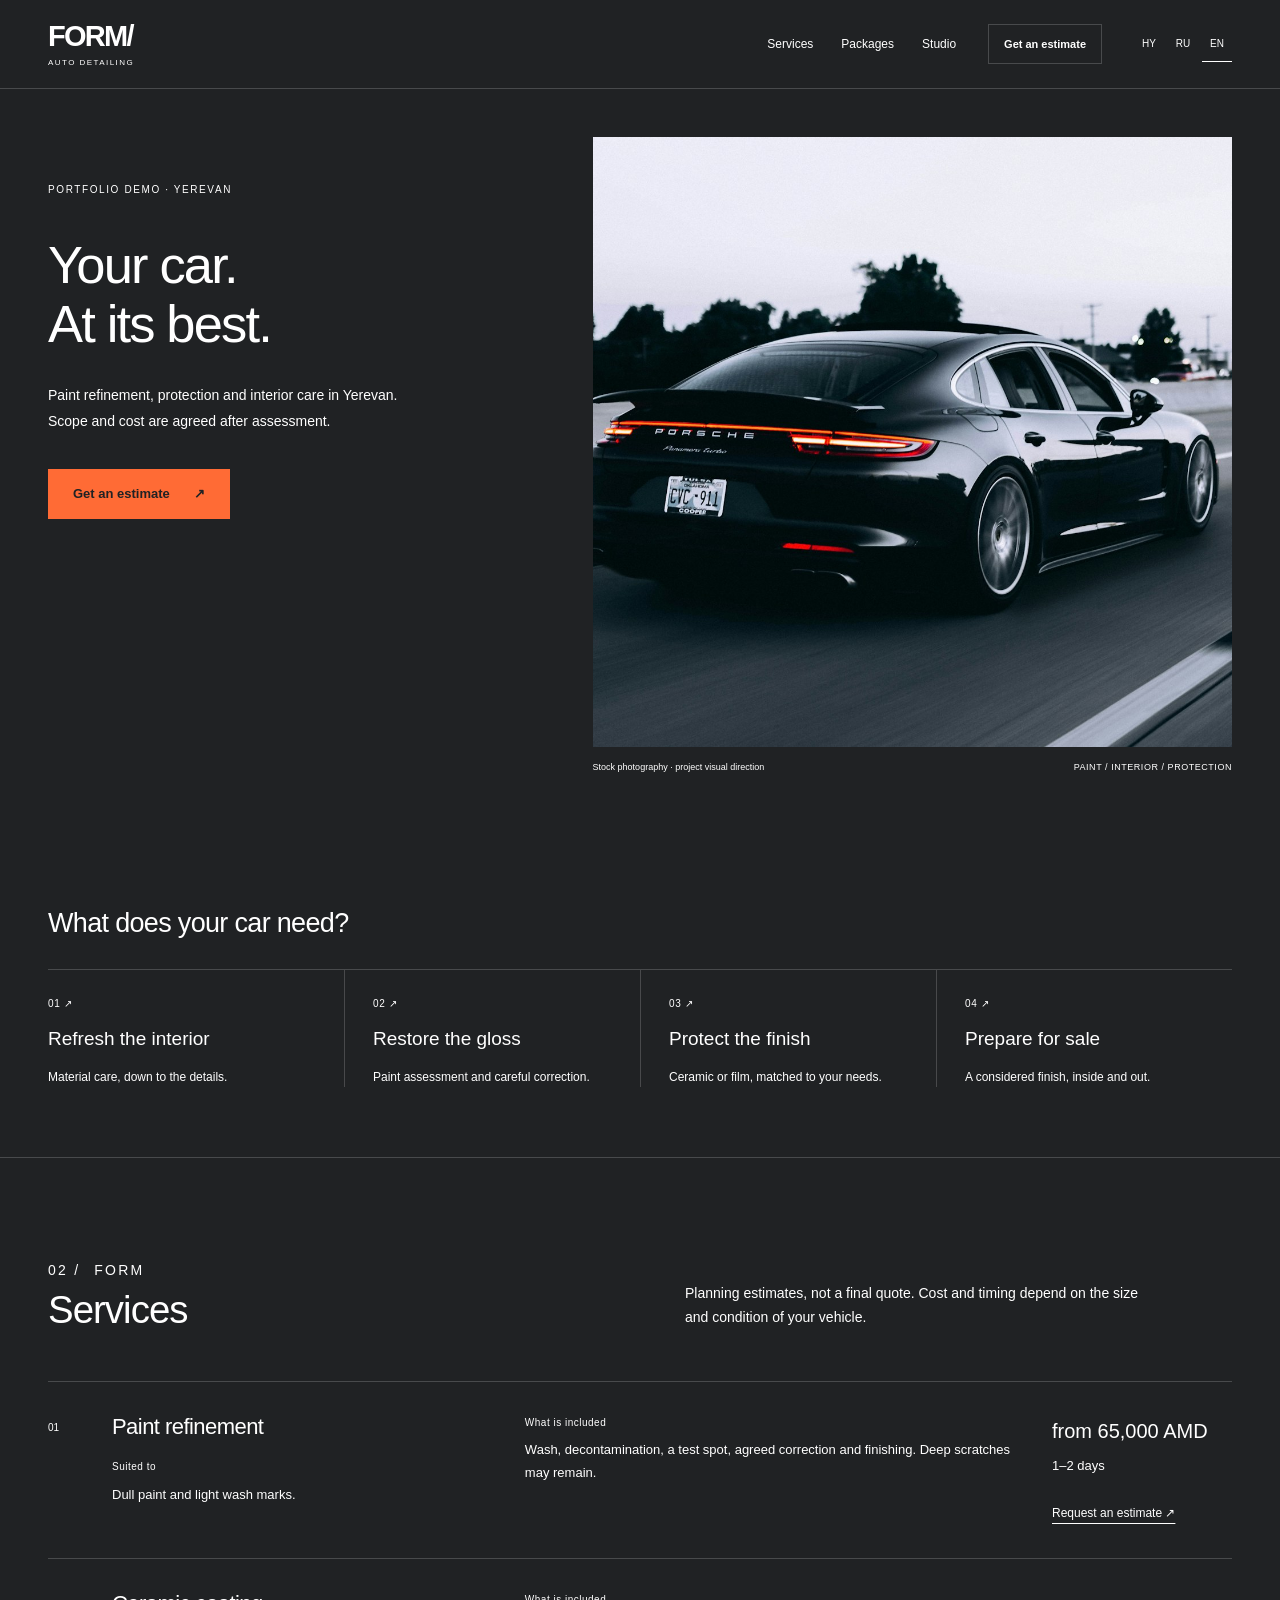
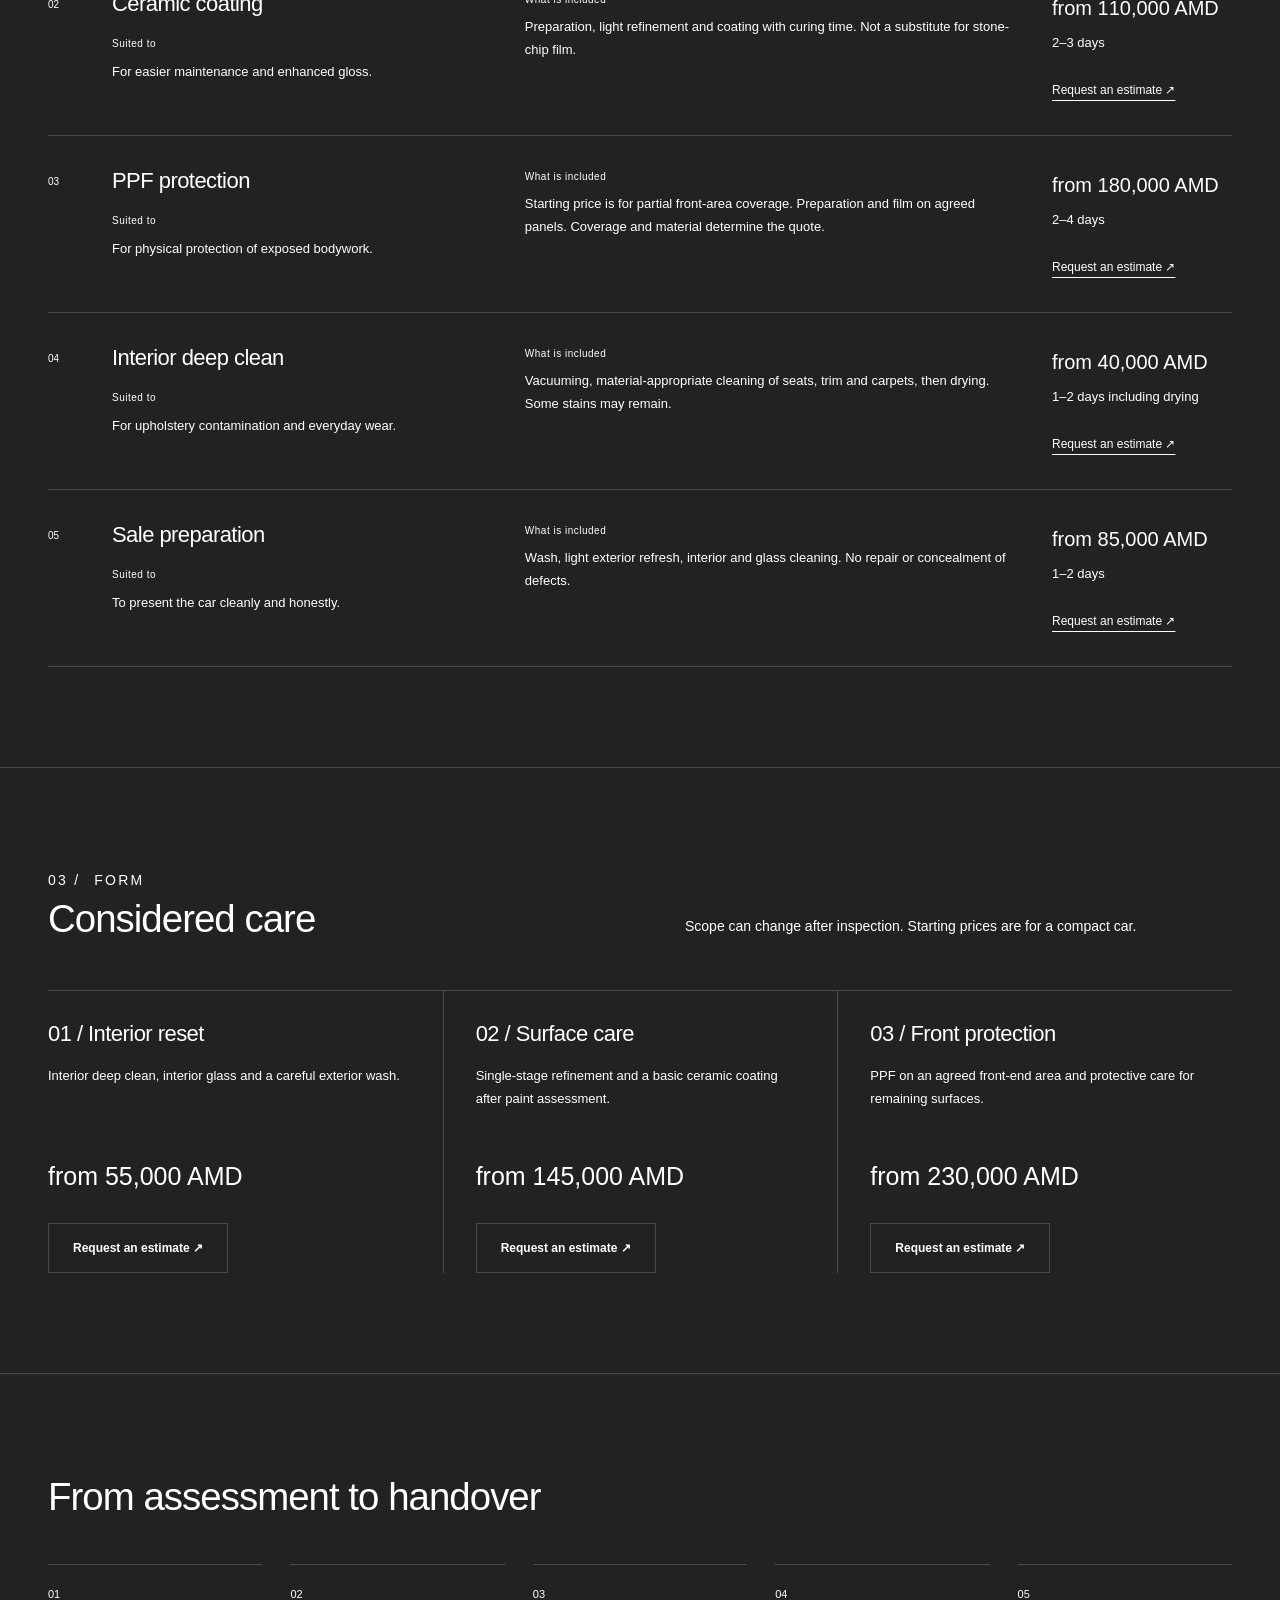
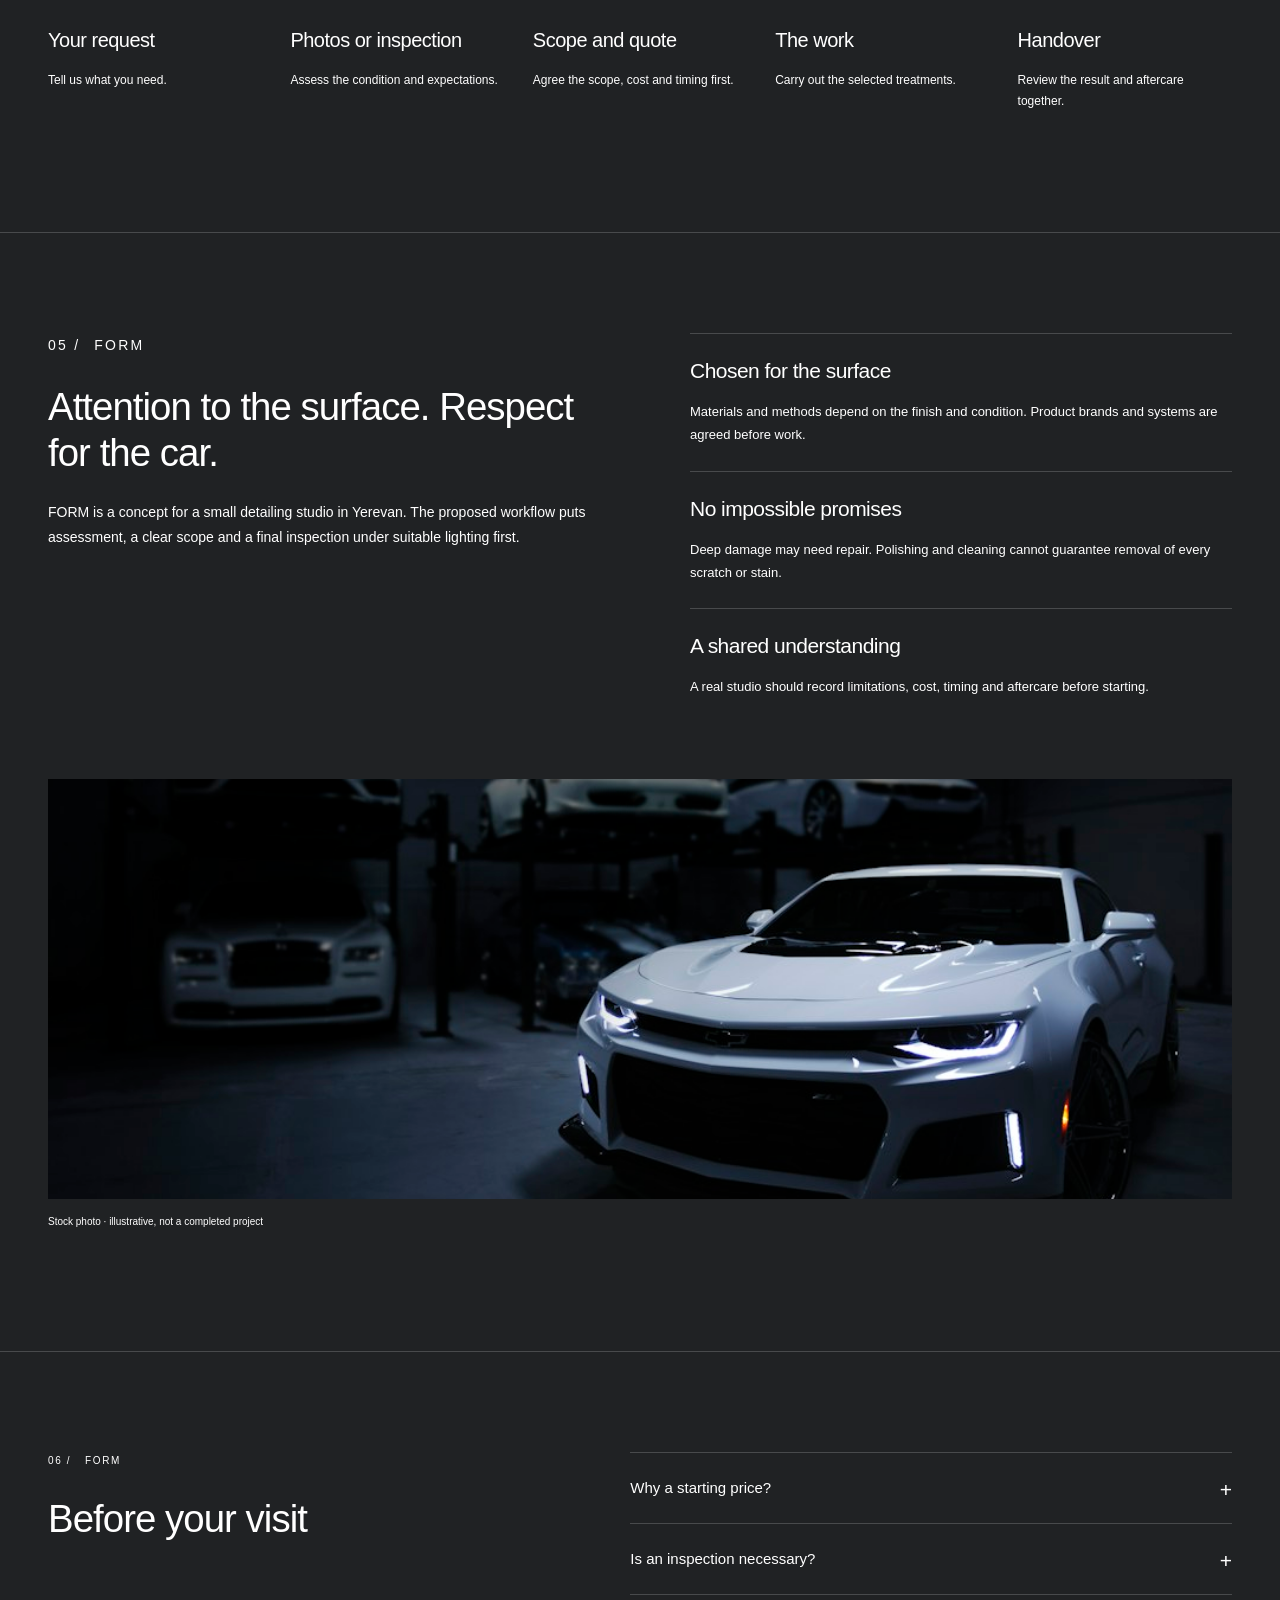
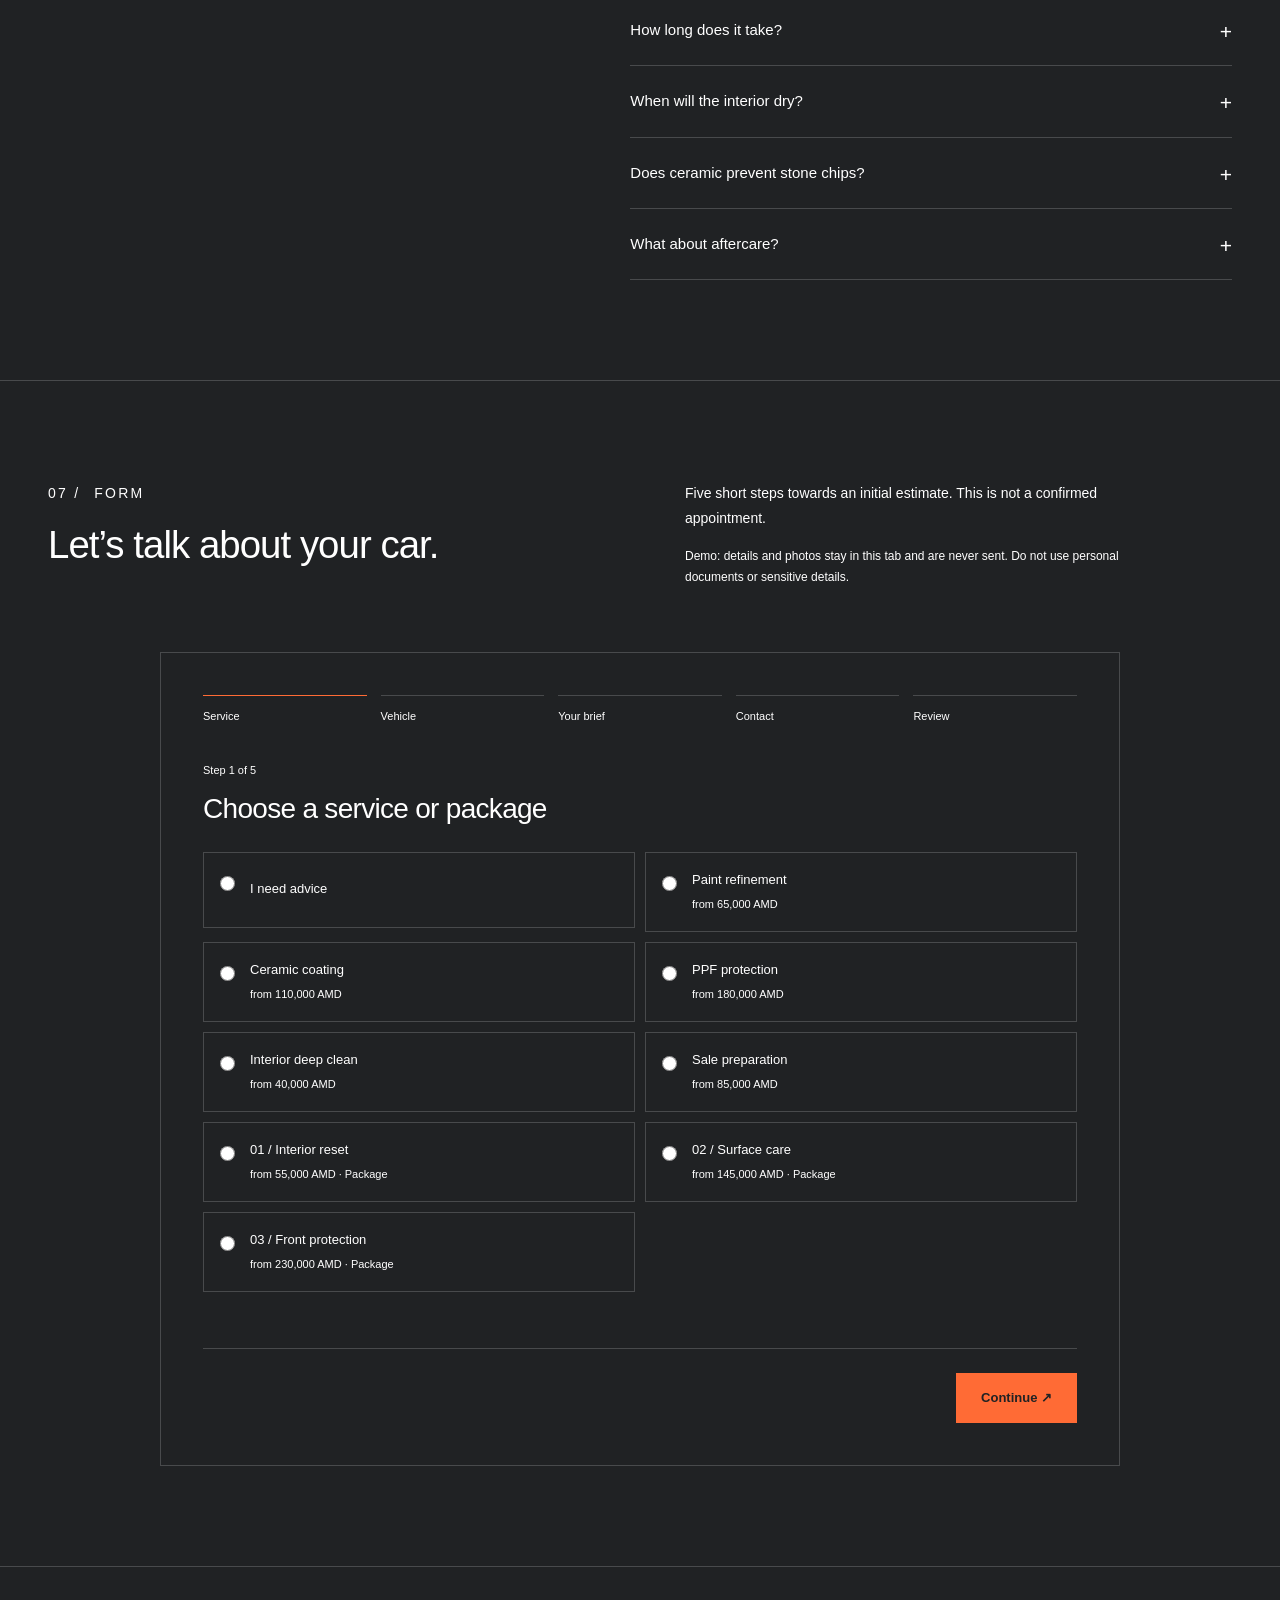
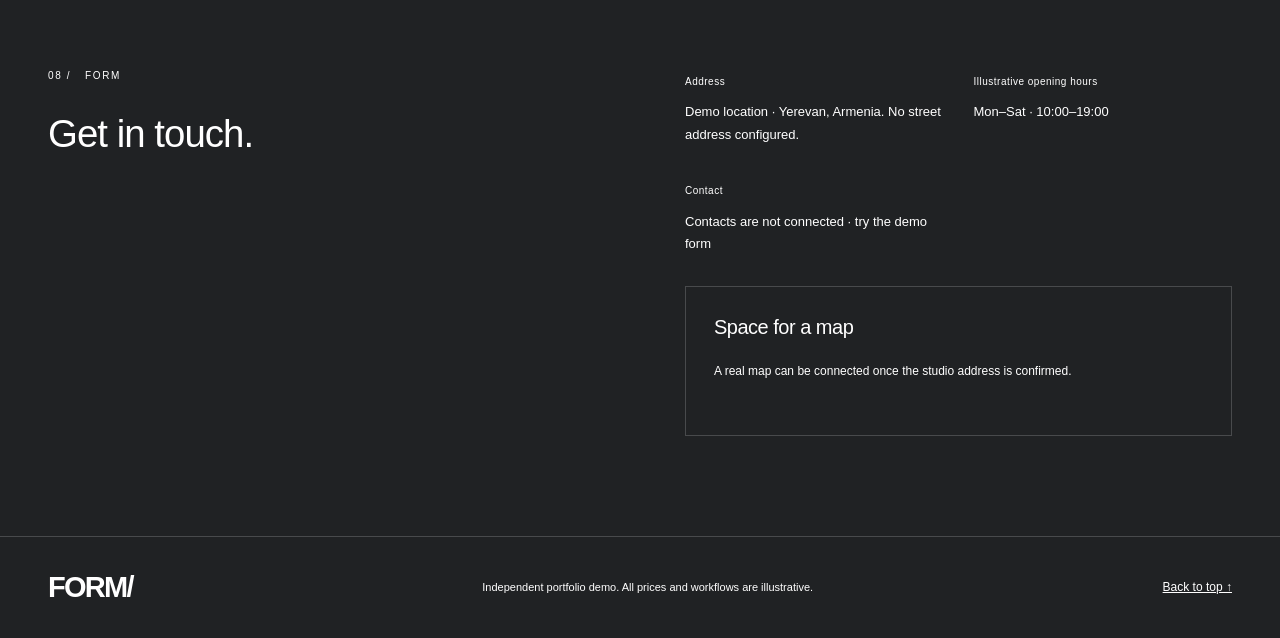
==== commit 72846801: "Refine dark design and remove demonstration gallery" ====
--- a/site/en.html
+++ b/site/en.html
@@ -1,15 +1,14 @@
 <!doctype html>
 <html lang="en"><head><meta charset="utf-8"><meta name="viewport" content="width=device-width,initial-scale=1"><meta name="theme-color" content="#202224"><meta name="description" content="Paint refinement, ceramic coating, PPF and interior care. A portfolio demo for FORM detailing in Yerevan."><title>FORM — Auto detailing in Yerevan · Portfolio demo</title><link rel="icon" href="assets/favicon.svg" type="image/svg+xml"><link rel="stylesheet" href="style.css"><script defer src="data.js"></script><script defer src="integrations.js"></script><script defer src="app.js"></script></head>
 <body id="top"><a class="skip" href="#main" data-copy="skip"></a>
-<header class="header"><div class="wrap header-inner"><a class="logo" href="en.html" aria-label="FORM Auto detailing">FORM<span>/</span><small>AUTO DETAILING</small></a><nav class="nav" id="navigation" aria-label="Main navigation"><a href="#services" data-nav="0"></a><a href="#work" data-nav="1"></a><a href="#packages" data-nav="2"></a><a href="#studio" data-nav="3"></a></nav><a class="button header-cta" href="#request" data-copy="estimate"></a><div class="languages" aria-label="Choose language"><a href="index.html" lang="hy" data-lang="hy">HY</a><a href="ru.html" lang="ru" data-lang="ru">RU</a><a href="en.html" lang="en" data-lang="en">EN</a></div><button class="menu" aria-expanded="false" aria-controls="navigation" data-copy="menu" type="button"></button></div></header>
-<main id="main"><section class="hero" aria-labelledby="heroTitle"><div class="wrap"><p class="kicker" data-copy="demo"></p><div class="hero-top"><h1 id="heroTitle"></h1><p class="hero-text" data-copy="intro"></p></div><div class="hero-actions"><a class="button" href="#request"><span data-copy="estimate"></span> ↗</a><a class="button secondary" href="#work" data-copy="view"></a></div><figure class="hero-figure"><img src="assets/hero.jpg" alt="Porsche Panamera" fetchpriority="high" width="1600" height="1067"><figcaption><span data-copy="photoLabel"></span><span data-copy="heroFoot"></span></figcaption></figure></div></section>
+<header class="header"><div class="wrap header-inner"><a class="logo" href="en.html" aria-label="FORM Auto detailing">FORM<span>/</span><small>AUTO DETAILING</small></a><nav class="nav" id="navigation" aria-label="Main navigation"><a href="#services" data-nav="0"></a><a href="#packages" data-nav="2"></a><a href="#studio" data-nav="3"></a></nav><a class="button header-cta" href="#request" data-copy="estimate"></a><div class="languages" aria-label="Choose language"><a href="index.html" lang="hy" data-lang="hy">HY</a><a href="ru.html" lang="ru" data-lang="ru">RU</a><a href="en.html" lang="en" data-lang="en">EN</a></div><button class="menu" aria-expanded="false" aria-controls="navigation" data-copy="menu" type="button"></button></div></header>
+<main id="main"><section class="hero" aria-labelledby="heroTitle"><div class="wrap"><p class="kicker" data-copy="demo"></p><div class="hero-top"><h1 id="heroTitle"></h1><p class="hero-text" data-copy="intro"></p></div><div class="hero-actions"><a class="button" href="#request"><span data-copy="estimate"></span> ↗</a></div><figure class="hero-figure"><img src="assets/hero.jpg" alt="Porsche Panamera" fetchpriority="high" width="1600" height="1067"><figcaption><span data-copy="photoLabel"></span><span data-copy="heroFoot"></span></figcaption></figure></div></section>
 <section class="section" id="goals" aria-labelledby="goalsTitle"><div class="wrap"><p class="kicker"><span>01 /</span>FORM</p><h2 id="goalsTitle" data-copy="goalTitle"></h2><div class="goal-grid" id="goalGrid"></div></div></section>
 <section class="section services" id="services" aria-labelledby="servicesTitle"><div class="wrap"><div class="section-head"><div><p class="kicker"><span>02 /</span>FORM</p><h2 id="servicesTitle" data-copy="servicesTitle"></h2></div><p data-copy="servicesIntro"></p></div><p class="goal-feedback" id="goalFeedback" data-copy="selectedGoal" hidden></p><div id="serviceList"></div></div></section>
-<section class="section work" id="work" aria-labelledby="workTitle"><div class="wrap"><div class="section-head"><div><p class="kicker"><span>03 /</span>FORM</p><h2 id="workTitle" data-copy="workTitle"></h2></div><p data-copy="workIntro"></p></div><div class="filters" id="filters" role="group" aria-label="Filter examples"></div><div class="work-grid" id="workGrid"></div></div></section>
-<section class="section" id="packages" aria-labelledby="packagesTitle"><div class="wrap"><div class="section-head"><div><p class="kicker"><span>04 /</span>FORM</p><h2 id="packagesTitle" data-copy="packagesTitle"></h2></div><p data-copy="packagesIntro"></p></div><div class="packages" id="packageList"></div></div></section>
-<section class="section process" id="process" aria-labelledby="processTitle"><div class="wrap"><p class="kicker"><span>05 /</span>FORM</p><h2 id="processTitle" data-copy="processTitle"></h2><ol class="process-list" id="processList"></ol></div></section>
-<section class="section about" id="studio" aria-labelledby="aboutTitle"><div class="wrap"><div class="about-grid"><div><p class="kicker"><span>06 /</span>FORM</p><h2 id="aboutTitle" data-copy="aboutTitle"></h2><p data-copy="aboutText"></p></div><div id="principles"></div></div><img class="about-image" src="assets/paint.jpg" alt="Chevrolet Camaro" width="1000" height="591" loading="lazy"><p class="hint" data-copy="stock"></p></div></section>
-<section class="section" id="faq" aria-labelledby="faqTitle"><div class="wrap faq-grid"><div><p class="kicker"><span>07 /</span>FORM</p><h2 id="faqTitle" data-copy="faqTitle"></h2></div><div id="faqList"></div></div></section>
-<section class="section request" id="request" aria-labelledby="formTitle"><div class="wrap"><div class="section-head"><div><p class="kicker"><span>08 /</span>FORM</p><h2 id="formTitle" data-copy="formTitle"></h2></div><div><p data-copy="formIntro"></p><p class="privacy" data-copy="privacy"></p></div></div><div class="wizard" id="wizard"></div></div></section>
-<section class="section" id="contact" aria-labelledby="contactTitle"><div class="wrap contact-grid"><div><p class="kicker"><span>09 /</span>FORM</p><h2 id="contactTitle" data-copy="contactTitle"></h2></div><div class="contact-details"><div><small data-copy="addressLabel"></small><p data-copy="address"></p></div><div><small data-copy="hoursLabel"></small><p data-copy="hours"></p></div><div><small data-copy="phoneLabel"></small><p data-copy="contactValue"></p></div><div class="map"><h3 data-copy="map"></h3><span data-copy="mapText"></span></div></div></div></section>
+<section class="section" id="packages" aria-labelledby="packagesTitle"><div class="wrap"><div class="section-head"><div><p class="kicker"><span>03 /</span>FORM</p><h2 id="packagesTitle" data-copy="packagesTitle"></h2></div><p data-copy="packagesIntro"></p></div><div class="packages" id="packageList"></div></div></section>
+<section class="section process" id="process" aria-labelledby="processTitle"><div class="wrap"><p class="kicker"><span>04 /</span>FORM</p><h2 id="processTitle" data-copy="processTitle"></h2><ol class="process-list" id="processList"></ol></div></section>
+<section class="section about" id="studio" aria-labelledby="aboutTitle"><div class="wrap"><div class="about-grid"><div><p class="kicker"><span>05 /</span>FORM</p><h2 id="aboutTitle" data-copy="aboutTitle"></h2><p data-copy="aboutText"></p></div><div id="principles"></div></div><img class="about-image" src="assets/paint.jpg" alt="Chevrolet Camaro" width="1000" height="591" loading="lazy"><p class="hint" data-copy="stock"></p></div></section>
+<section class="section" id="faq" aria-labelledby="faqTitle"><div class="wrap faq-grid"><div><p class="kicker"><span>06 /</span>FORM</p><h2 id="faqTitle" data-copy="faqTitle"></h2></div><div id="faqList"></div></div></section>
+<section class="section request" id="request" aria-labelledby="formTitle"><div class="wrap"><div class="section-head"><div><p class="kicker"><span>07 /</span>FORM</p><h2 id="formTitle" data-copy="formTitle"></h2></div><div><p data-copy="formIntro"></p><p class="privacy" data-copy="privacy"></p></div></div><div class="wizard" id="wizard"></div></div></section>
+<section class="section" id="contact" aria-labelledby="contactTitle"><div class="wrap contact-grid"><div><p class="kicker"><span>08 /</span>FORM</p><h2 id="contactTitle" data-copy="contactTitle"></h2></div><div class="contact-details"><div><small data-copy="addressLabel"></small><p data-copy="address"></p></div><div><small data-copy="hoursLabel"></small><p data-copy="hours"></p></div><div><small data-copy="phoneLabel"></small><p data-copy="contactValue"></p></div><div class="map"><h3 data-copy="map"></h3><span data-copy="mapText"></span></div></div></div></section>
 </main><footer class="footer"><div class="wrap footer-inner"><a class="logo" href="#top">FORM<span>/</span></a><p data-copy="footer"></p><a href="#top" data-copy="up"></a></div></footer><noscript>JavaScript is required for the interactive demo / Для демо нужен JavaScript / Դեմոյի համար անհրաժեշտ է JavaScript։</noscript></body></html>
--- a/site/style.css
+++ b/site/style.css
@@ -1,11 +1,259 @@
-:root{--graphite:#202224;--white:#fff;--accent:#ff6b35;--line:rgba(32,34,36,.22);--font:Arial,"Helvetica Neue",sans-serif}*{box-sizing:border-box}html{scroll-behavior:smooth;scroll-padding-top:90px}body{margin:0;background:var(--white);color:var(--graphite);font:16px/1.6 var(--font)}img{display:block;width:100%;max-width:100%}a{color:inherit}button,input,select,textarea{font:inherit;color:inherit}button,a,input,select,textarea{-webkit-tap-highlight-color:transparent}button{cursor:pointer}button:disabled{cursor:wait;opacity:.65}a:focus-visible,button:focus-visible,input:focus-visible,textarea:focus-visible,select:focus-visible,summary:focus-visible{outline:3px solid var(--accent);outline-offset:4px}[hidden]{display:none!important}.wrap{width:min(1280px,calc(100% - 80px));margin:auto}.section{padding:110px 0}.kicker{font-size:12px;letter-spacing:.1em;text-transform:uppercase;font-weight:700;margin:0 0 22px}.kicker span{color:var(--accent);margin-right:12px}h1,h2,h3,p{margin-top:0}h1,h2,h3{line-height:1.05;letter-spacing:-.045em}h2{font-size:clamp(34px,4.2vw,60px);font-weight:600;margin-bottom:24px}h3{font-size:28px;font-weight:600}.section-head{display:grid;grid-template-columns:1.2fr 1fr;gap:60px;align-items:end;margin-bottom:48px}.section-head p{max-width:480px;margin-bottom:26px}.button{display:inline-flex;align-items:center;justify-content:center;gap:18px;padding:16px 24px;min-height:52px;border:1px solid var(--graphite);background:var(--accent);color:var(--graphite);text-decoration:none;font-weight:700;font-size:14px;line-height:1.4;transition:background .15s,color .15s}.button:hover{background:var(--graphite);color:var(--white)}.button.secondary{background:transparent;color:inherit;border-color:currentColor}.button.secondary:hover{background:var(--white);color:var(--graphite)}.skip{position:fixed;left:16px;top:-100px;z-index:100;background:var(--white);padding:12px}.skip:focus{top:12px}.header{background:var(--white);border-bottom:1px solid var(--line);position:sticky;top:0;z-index:40}.header-inner{min-height:84px;display:flex;align-items:center;gap:36px}.logo{font-weight:800;font-size:32px;letter-spacing:-.075em;text-decoration:none;line-height:1}.logo span{color:var(--accent)}.logo small{display:block;font-size:9px;letter-spacing:.15em;margin-top:8px}.nav{display:flex;gap:25px;margin-left:auto}.nav a{font-size:13px;font-weight:700;text-decoration:none}.nav a:hover{text-decoration:underline;text-underline-offset:6px}.languages{display:flex;gap:4px}.languages a{min-width:36px;min-height:36px;display:grid;place-items:center;font-size:11px;font-weight:700;text-decoration:none}.languages a[aria-current]{background:var(--accent)}.menu{display:none;border:1px solid var(--graphite);background:var(--white);padding:8px 12px;min-height:42px}.header-cta{padding:12px 16px;min-height:44px;font-size:12px}.hero{background:var(--graphite);color:var(--white);padding:62px 0 0}.hero-top{display:flex;justify-content:space-between;gap:25px}.hero h1{font-size:clamp(52px,7.5vw,112px);font-weight:600;line-height:.99;margin:10px 0 36px}.hero h1 span{display:block}.hero h1 span:last-child{color:var(--accent)}.hero-text{max-width:400px;padding-top:20px;font-size:16px}.hero-actions{display:flex;gap:16px;flex-wrap:wrap;margin-bottom:48px}.hero .button{border-color:var(--accent)}.hero .secondary{border-color:var(--white)}.hero-figure{margin:0;position:relative}.hero-figure img{height:clamp(310px,42vw,570px);object-fit:cover;object-position:center 62%}.hero-figure figcaption{display:flex;justify-content:space-between;gap:20px;padding:16px 0;font-size:11px;letter-spacing:.04em}.goal-grid{display:grid;grid-template-columns:repeat(4,1fr);border-top:1px solid var(--line);border-bottom:1px solid var(--line)}.goal-link{padding:28px 20px 28px 0;text-decoration:none;border-right:1px solid var(--line);margin-right:22px;display:flex;flex-direction:column;gap:18px}.goal-link:last-child{border:0;margin:0}.goal-link strong{font-size:23px;line-height:1.2;letter-spacing:-.035em}.goal-link small{font-size:14px;line-height:1.6}.goal-link b{color:var(--accent);font-size:23px}.goal-link:hover strong{text-decoration:underline;text-underline-offset:5px}.services{padding-top:0}.service{border-top:1px solid var(--line);display:grid;grid-template-columns:50px 1fr 1.2fr 200px;gap:30px;padding:34px 0}.service:last-child{border-bottom:1px solid var(--line)}.service-num{font-size:12px;padding-top:8px}.service h3{font-size:28px;margin-bottom:18px}.service p{font-size:14px;margin-bottom:12px}.service small{font-size:11px;display:block;text-transform:uppercase;letter-spacing:.09em;margin-bottom:8px}.service-price strong{display:block;font-size:22px;letter-spacing:-.03em;margin-bottom:8px}.service-price .text-link{display:inline-block;margin-top:12px;font-size:13px;font-weight:700;text-underline-offset:5px}.service.is-relevant{border-left:4px solid var(--accent);padding-left:20px}.goal-feedback{border-left:4px solid var(--accent);padding-left:16px;margin:0 0 24px}.work{background:var(--graphite);color:var(--white)}.filters{display:flex;gap:10px;flex-wrap:wrap;margin-bottom:28px}.filter{border:1px solid var(--white);background:transparent;color:var(--white);padding:10px 16px;font-size:13px;min-height:44px}.filter[aria-pressed=true]{background:var(--accent);color:var(--graphite);border-color:var(--accent)}.work-grid{display:grid;grid-template-columns:repeat(2,1fr);gap:42px 24px}.work-card{margin:0;min-width:0}.work-card img{aspect-ratio:16/10;object-fit:cover}.work-card h3{font-size:26px;margin:20px 0 14px}.work-card p{font-size:14px;margin-bottom:10px}.work-card small{font-size:11px}.packages{display:grid;grid-template-columns:repeat(3,1fr);gap:0;border-top:1px solid var(--line);border-bottom:1px solid var(--line)}.package{padding:30px 30px 34px 0;display:flex;flex-direction:column}.package+.package{padding-left:30px;border-left:1px solid var(--line)}.package h3{font-size:26px}.package p{font-size:15px;flex:1}.package strong{font-size:26px;display:block;margin:20px 0}.package .button{align-self:start}.process{border-top:1px solid var(--line)}.process-list{display:grid;grid-template-columns:repeat(5,1fr);gap:26px;padding:0;list-style:none;margin:46px 0 0}.process-list b{display:block;font-size:13px;color:var(--graphite);border-top:3px solid var(--accent);padding-top:20px;margin-bottom:22px}.process-list h3{font-size:23px}.process-list p{font-size:14px}.about{background:var(--graphite);color:var(--white)}.about-grid{display:grid;grid-template-columns:1fr 1fr;gap:80px}.about .principle{padding:24px 0;border-top:1px solid var(--white)}.principle h3{font-size:25px}.principle p{font-size:15px;margin:0}.about-image{margin-top:50px;max-height:420px;object-fit:cover;object-position:center 60%}.faq-grid{display:grid;grid-template-columns:.9fr 1.1fr;gap:70px}.faq-item{border-top:1px solid var(--line)}.faq-item:last-child{border-bottom:1px solid var(--line)}summary{cursor:pointer;list-style:none;font-weight:700;padding:22px 32px 22px 0;position:relative;font-size:16px}summary::-webkit-details-marker{display:none}summary:after{content:'+';position:absolute;right:0;color:var(--graphite);font-size:24px;top:15px}details[open] summary:after{content:'−'}.faq-item p{font-size:15px;padding-right:20px}.request{background:var(--accent)}.request .section-head{align-items:start}.request .section-head p{margin-bottom:16px}.privacy{font-size:13px}.wizard{background:var(--white);padding:44px;max-width:960px;margin:auto}.wizard-progress{display:grid;grid-template-columns:repeat(5,1fr);gap:12px;list-style:none;padding:0;margin:0 0 40px}.wizard-progress li{font-size:12px;line-height:1.4;border-top:2px solid var(--line);padding-top:12px}.wizard-progress li[aria-current]{border-color:var(--accent);font-weight:700}.wizard-progress li.done{border-color:var(--graphite)}.step-count{font-size:12px;margin-bottom:12px}.wizard h3{font-size:32px;margin-bottom:24px}.choices{border:0;padding:0;margin:0;min-width:0;display:grid;grid-template-columns:1fr 1fr;gap:10px}.choice{position:relative;display:block}.choice input{position:absolute;left:18px;top:23px;margin:0;width:16px;height:16px;accent-color:var(--graphite)}.choice span{display:flex;flex-direction:column;justify-content:center;min-height:72px;padding:16px 16px 16px 46px;border:1px solid var(--line);font-size:14px;font-weight:700}.choice span small{font-size:12px;font-weight:400}.choice input:checked+span{border-color:var(--graphite);background:var(--accent)}.choice input:focus-visible+span{outline:3px solid var(--accent);outline-offset:3px}.fields{display:grid;grid-template-columns:1fr 1fr;gap:22px}.field{min-width:0}.field.wide{grid-column:1/-1}label.field-label{display:block;font-size:14px;font-weight:700;margin-bottom:8px}.control{width:100%;min-height:50px;padding:12px 14px;border:1px solid var(--line);border-radius:0;background:var(--white);font-size:16px}textarea.control{min-height:140px;resize:vertical}.error{font-size:13px;min-height:20px;font-weight:700;margin:6px 0 0}.error:not(:empty):before{content:'! ';font-weight:800}.hint{font-size:13px;margin-bottom:12px}.upload{margin-top:26px}.upload input{width:100%;font-size:14px;line-height:1.6}.upload input::file-selector-button{background:var(--white);border:1px solid var(--graphite);padding:12px;margin-right:12px;color:var(--graphite);cursor:pointer}.photo-grid{display:grid;grid-template-columns:repeat(5,minmax(0,1fr));gap:12px;margin:20px 0}.photo-preview{margin:0;min-width:0}.photo-preview img{aspect-ratio:1;object-fit:cover}.photo-preview button{font-size:11px;width:100%;background:var(--white);border:1px solid var(--graphite);padding:8px;min-height:40px}.wizard-actions{display:flex;justify-content:space-between;gap:16px;margin-top:30px;padding-top:24px;border-top:1px solid var(--line)}.review{margin:0}.review div{display:grid;grid-template-columns:180px 1fr;gap:20px;border-bottom:1px solid var(--line);padding:15px 0}.review dt{font-size:13px}.review dd{margin:0;font-size:15px;overflow-wrap:anywhere;white-space:pre-wrap}.success-mark{font-size:44px;width:72px;height:72px;display:grid;place-items:center;background:var(--accent);margin-bottom:28px}.success p{max-width:600px}.contact-grid{display:grid;grid-template-columns:1.1fr 1fr;gap:80px}.contact-details{display:grid;grid-template-columns:1fr 1fr;gap:28px}.contact-details small{font-size:12px;text-transform:uppercase;letter-spacing:.06em}.contact-details p{font-size:15px;margin:10px 0 0}.map{border:1px solid var(--line);padding:30px;min-height:170px;grid-column:1/-1}.map span{font-size:13px}.footer{background:var(--graphite);color:var(--white);padding:36px 0}.footer-inner{display:flex;justify-content:space-between;align-items:center;gap:30px}.footer p{font-size:12px;max-width:530px;margin:0}.footer a:last-child{font-size:13px;white-space:nowrap}.sr-only{position:absolute;width:1px;height:1px;padding:0;margin:-1px;overflow:hidden;clip:rect(0,0,0,0);white-space:nowrap;border:0}
-@media(min-width:1500px){.hero h1{font-size:112px}}
-@media(max-width:1100px){.wrap{width:calc(100% - 48px)}.header-inner{gap:18px}.nav{gap:16px}.header-cta{display:none}.service{grid-template-columns:30px 1fr 1fr;gap:20px}.service-price{grid-column:2/-1;display:flex;gap:24px;align-items:center;flex-wrap:wrap}.service-price strong,.service-price p{margin:0}.service-price .text-link{margin:0}.hero-top{gap:30px}.hero-text{max-width:330px}.goal-grid{grid-template-columns:1fr 1fr}.goal-link:nth-child(2){border:0}.goal-link:nth-child(-n+2){border-bottom:1px solid var(--line)}.process-list{grid-template-columns:repeat(3,1fr)}.about-grid,.contact-grid{gap:40px}}
-@media(max-width:760px){.wrap{width:calc(100% - 40px)}.section{padding:72px 0}.header-inner{min-height:72px;gap:12px}.logo{font-size:29px}.languages{margin-left:auto}.languages a{min-width:32px;min-height:40px}.menu{display:block;font-size:12px}.nav{display:none;position:absolute;left:0;right:0;top:100%;background:var(--white);padding:20px;flex-direction:column;border-bottom:1px solid var(--graphite);gap:0}.nav.is-open{display:flex}.nav a{padding:14px 0;font-size:16px}.hero{padding-top:38px}.hero-top{display:block}.hero h1{font-size:clamp(43px,9vw,68px);line-height:1.05;margin-bottom:20px}.hero-text{padding:0;max-width:100%;font-size:15px}.hero-actions{margin:28px 0}.hero-actions .button{flex:1;font-size:13px;padding:14px}.hero-figure img{height:340px;object-position:60% center}.hero-figure figcaption{font-size:10px}.hero-figure figcaption span:last-child{display:none}.section-head{grid-template-columns:1fr;gap:0;margin-bottom:28px}.section-head p{margin-bottom:10px}.goal-grid{grid-template-columns:1fr 1fr}.goal-link{margin-right:14px;padding:22px 12px 22px 0;gap:12px}.goal-link strong{font-size:20px}.goal-link small{font-size:13px}.services{padding-top:0}.service{grid-template-columns:24px 1fr;gap:14px;padding:28px 0}.service-scope{grid-column:2}.service-price{grid-column:2;display:block}.service-price strong{margin-bottom:8px}.service-price .text-link{margin-top:14px}.work-grid{grid-template-columns:1fr;gap:34px}.work-card img{aspect-ratio:4/3}.packages{grid-template-columns:1fr}.package,.package+.package{padding:26px 0;border-left:0}.package+.package{border-top:1px solid var(--line)}.package p{margin-bottom:0}.process-list{grid-template-columns:1fr;gap:20px}.process-list li{display:grid;grid-template-columns:30px 1fr;gap:8px 16px}.process-list b{grid-row:1/3;padding-top:10px;margin:0}.process-list h3{padding-top:8px;margin:0}.process-list p{grid-column:2;margin:0}.about-grid,.faq-grid,.contact-grid{grid-template-columns:1fr;gap:28px}.about-image{margin-top:32px;height:260px}.wizard{padding:24px 18px}.wizard-progress{gap:6px;margin-bottom:28px}.wizard-progress li{font-size:10px;overflow-wrap:anywhere}.wizard h3{font-size:27px}.choices,.fields{grid-template-columns:1fr}.photo-grid{grid-template-columns:repeat(3,minmax(0,1fr))}.review div{grid-template-columns:1fr;gap:5px}.wizard-actions .button{padding:14px 18px;font-size:13px}.contact-details{grid-template-columns:1fr}.footer-inner{align-items:start;flex-direction:column}.footer p{font-size:12px}}
-@media(prefers-reduced-motion:reduce){html{scroll-behavior:auto}*,*:before,*:after{transition:none!important;animation:none!important}}
-@media(max-width:480px){.header-inner{gap:10px}.menu{font-size:0;width:42px;height:42px;padding:0;flex:0 0 42px}.menu:after{content:'☰';font-size:22px}.logo small{font-size:8px}.languages{gap:1px}.languages a{min-width:30px}}
-/* Long Armenian words must not force grid tracks wider than the viewport. */
-.section-head>*,.goal-grid>*,.service>*,.contact-grid>*,.about-grid>*,.faq-grid>*,.packages>*,.contact-details>*{min-width:0}
-h1,h2,h3,.goal-link,.contact-details,.service,.review dd{overflow-wrap:anywhere}
-.goal-grid{grid-template-columns:repeat(4,minmax(0,1fr))}
-@media(max-width:1100px){.goal-grid{grid-template-columns:repeat(2,minmax(0,1fr))}}
+:root {
+  --graphite: #202224;
+  --white: #fff;
+  --accent: #ff6b35;
+  --line: rgba(255,255,255,.18);
+  --font: Arial, "Helvetica Neue", sans-serif;
+}
+* { box-sizing: border-box; }
+html { scroll-behavior: smooth; scroll-padding-top: 100px; }
+body { margin: 0; background: var(--graphite); color: var(--white); font: 15px/1.75 var(--font); -webkit-font-smoothing: antialiased; }
+img { display: block; width: 100%; max-width: 100%; }
+a { color: inherit; }
+button, input, select, textarea { font: inherit; color: inherit; }
+button { cursor: pointer; }
+button:disabled { opacity: .5; cursor: wait; }
+[hidden] { display: none !important; }
+a:focus-visible, button:focus-visible, input:focus-visible, select:focus-visible, textarea:focus-visible, summary:focus-visible { outline: 2px solid var(--accent); outline-offset: 5px; }
+h1, h2, h3, p { margin-top: 0; }
+h1, h2, h3 { font-weight: 400; letter-spacing: -.025em; line-height: 1.2; overflow-wrap: anywhere; }
+h2 { font-size: clamp(30px, 3vw, 44px); margin-bottom: 24px; }
+h3 { font-size: 23px; margin-bottom: 18px; }
+p { margin-bottom: 20px; }
+.wrap { width: min(1280px, calc(100% - 96px)); margin-inline: auto; }
+.section { padding: 100px 0; }
+.section + .section { border-top: 1px solid var(--line); }
+.kicker { font-size: 10px; letter-spacing: .16em; line-height: 1.8; text-transform: uppercase; margin: 0 0 26px; }
+.kicker span { margin-right: 14px; }
+.section-head { display: grid; grid-template-columns: 1fr 1fr; gap: 90px; align-items: end; margin-bottom: 48px; }
+.section-head > *, .service > *, .contact-grid > *, .about-grid > *, .faq-grid > *, .packages > *, .contact-details > *, .goal-grid > * { min-width: 0; }
+.section-head h2 { margin-bottom: 0; }
+.section-head p { max-width: 470px; margin-bottom: 3px; font-size: 14px; }
+.button { display: inline-flex; align-items: center; justify-content: center; gap: 24px; min-height: 50px; padding: 14px 24px; background: var(--accent); border: 1px solid var(--accent); color: var(--graphite); font-size: 13px; font-weight: 700; line-height: 1.5; text-decoration: none; transition: background .18s, color .18s, border-color .18s; }
+.button:hover { background: var(--white); color: var(--graphite); border-color: var(--white); }
+.button.secondary { color: var(--white); border-color: var(--line); background: transparent; }
+.button.secondary:hover { border-color: var(--white); }
+.skip { position: fixed; top: -100px; left: 20px; z-index: 100; padding: 12px 18px; background: var(--white); color: var(--graphite); }
+.skip:focus { top: 12px; }
+.header { position: sticky; top: 0; z-index: 40; background: var(--graphite); border-bottom: 1px solid var(--line); }
+.header-inner { min-height: 88px; display: flex; align-items: center; gap: 32px; }
+.logo { font-size: 29px; letter-spacing: -.06em; font-weight: 700; line-height: 1; text-decoration: none; }
+.logo span { color: var(--white); }
+.logo small { display: block; font-size: 8px; font-weight: 400; letter-spacing: .18em; margin-top: 8px; }
+.nav { display: flex; gap: 28px; margin-left: auto; }
+.nav a { font-size: 12px; text-decoration: none; }
+.nav a:hover { text-decoration: underline; text-underline-offset: 6px; }
+.header-cta { font-size: 11px; padding: 10px 15px; min-height: 40px; background: transparent; color: var(--white); border-color: var(--line); }
+.languages { display: flex; gap: 4px; }
+.languages a { display: grid; place-items: center; min-height: 36px; min-width: 30px; font-size: 10px; text-decoration: none; }
+.languages a[aria-current] { border-bottom: 1px solid var(--white); }
+.menu { display: none; background: transparent; border: 1px solid var(--line); min-height: 42px; padding: 8px 12px; }
+.hero { padding: 48px 0 68px; }
+.hero > .wrap { display: grid; grid-template-columns: .85fr 1.15fr; column-gap: 72px; grid-template-rows: auto auto auto 1fr; }
+.hero .kicker { grid-column: 1; grid-row: 1; padding-top: 44px; margin-bottom: 36px; }
+.hero-top { display: contents; }
+.hero h1 { grid-column: 1; grid-row: 2; font-size: clamp(42px, 4.1vw, 62px); letter-spacing: -.035em; line-height: 1.13; margin: 0 0 28px; }
+.hero h1 span { display: block; }
+.hero-text { grid-column: 1; grid-row: 3; max-width: 360px; font-size: 14px; line-height: 1.9; margin-bottom: 34px; }
+.hero-actions { grid-column: 1; grid-row: 4; display: flex; align-items: start; gap: 14px; flex-wrap: wrap; padding-bottom: 35px; }
+.hero-actions .secondary { border: 0; padding-inline: 0; margin-left: 8px; font-weight: 400; }
+.hero-figure { grid-column: 2; grid-row: 1 / 5; margin: 0; min-width: 0; }
+.hero-figure img { height: 610px; object-fit: cover; object-position: 57% center; }
+.hero-figure figcaption { display: flex; justify-content: space-between; gap: 20px; font-size: 9px; line-height: 1.5; padding-top: 14px; }
+.hero-figure figcaption span:last-child { white-space: nowrap; letter-spacing: .06em; }
+#goals { padding-top: 64px; padding-bottom: 70px; }
+#goals > .wrap > .kicker, .process > .wrap > .kicker { display: none; }
+#goals h2 { font-size: 27px; margin-bottom: 30px; }
+.goal-grid { display: grid; grid-template-columns: repeat(4,minmax(0,1fr)); border-top: 1px solid var(--line); }
+.goal-link { display: flex; flex-direction: column; text-decoration: none; padding: 25px 28px 0 0; gap: 14px; overflow-wrap: anywhere; }
+.goal-link + .goal-link { padding-left: 28px; border-left: 1px solid var(--line); }
+.goal-link b { font-size: 10px; font-weight: 400; letter-spacing: .08em; }
+.goal-link strong { font-size: 19px; font-weight: 400; line-height: 1.4; }
+.goal-link small { font-size: 12px; line-height: 1.7; }
+.goal-link:hover strong { text-decoration: underline; text-underline-offset: 6px; }
+.service { display: grid; grid-template-columns: 32px 1fr 1.3fr 180px; gap: 32px; border-top: 1px solid var(--line); padding: 32px 0; overflow-wrap: anywhere; }
+.service:last-child { border-bottom: 1px solid var(--line); }
+.service-num { font-size: 10px; padding-top: 5px; }
+.service h3 { font-size: 22px; }
+.service small { display: block; font-size: 10px; letter-spacing: .05em; margin-bottom: 8px; }
+.service p { font-size: 13px; margin-bottom: 12px; }
+.service-price strong { font-size: 20px; display: block; font-weight: 400; margin-bottom: 6px; }
+.service-price .text-link { display: inline-block; margin-top: 14px; font-size: 12px; text-underline-offset: 6px; }
+.service.is-relevant { border-left: 2px solid var(--accent); padding-left: 16px; }
+.goal-feedback { font-size: 13px; border-left: 2px solid var(--accent); padding-left: 16px; }
+.filters { display: flex; flex-wrap: wrap; gap: 10px 26px; margin-bottom: 32px; }
+.filter { background: transparent; border: 0; border-bottom: 1px solid transparent; padding: 10px 0; min-height: 44px; font-size: 12px; }
+.filter[aria-pressed=true] { border-bottom-color: var(--white); }
+.work-grid { display: grid; grid-template-columns: repeat(2,minmax(0,1fr)); gap: 54px 28px; }
+.work-card { min-width: 0; margin: 0; }
+.work-card img { aspect-ratio: 4/3; object-fit: cover; }
+.work-card:nth-child(even) { padding-top: 68px; }
+.work-card h3 { font-size: 24px; margin: 22px 0 14px; }
+.work-card p { font-size: 13px; margin-bottom: 9px; }
+.work-card p strong { font-weight: 400; }
+.work-card small { display: block; margin-top: 16px; font-size: 10px; }
+.packages { display: grid; grid-template-columns: repeat(3,minmax(0,1fr)); border-top: 1px solid var(--line); }
+.package { display: flex; flex-direction: column; padding: 30px 32px 0 0; }
+.package + .package { padding-left: 32px; border-left: 1px solid var(--line); }
+.package h3 { font-size: 22px; }
+.package p { font-size: 13px; flex: 1; }
+.package strong { font-size: 25px; font-weight: 400; display: block; margin: 24px 0; }
+.package .button { align-self: start; background: transparent; border-color: var(--line); color: var(--white); font-size: 12px; }
+.package .button:hover { border-color: var(--white); }
+.process-list { display: grid; grid-template-columns: repeat(5,minmax(0,1fr)); gap: 28px; list-style: none; padding: 0; margin: 44px 0 0; }
+.process-list b { display: block; font-size: 11px; font-weight: 400; border-top: 1px solid var(--line); padding-top: 20px; margin-bottom: 24px; }
+.process-list h3 { font-size: 20px; }
+.process-list p { font-size: 12px; }
+.about-grid { display: grid; grid-template-columns: 1fr 1fr; gap: 100px; }
+.about-grid > div > p { font-size: 14px; }
+.principle { border-top: 1px solid var(--line); padding: 24px 0; }
+.principle h3 { font-size: 21px; }
+.principle p { font-size: 13px; margin-bottom: 0; }
+.about-image { height: 420px; object-fit: cover; object-position: center 55%; margin-top: 56px; }
+.about .hint { margin-top: 14px; font-size: 10px; }
+.faq-grid { display: grid; grid-template-columns: .9fr 1.1fr; gap: 90px; }
+.faq-item { border-top: 1px solid var(--line); }
+.faq-item:last-child { border-bottom: 1px solid var(--line); }
+summary { position: relative; list-style: none; cursor: pointer; padding: 22px 36px 22px 0; font-size: 15px; }
+summary::-webkit-details-marker { display: none; }
+summary:after { content: '+'; position: absolute; right: 0; top: 19px; font-size: 21px; }
+details[open] summary:after { content: '−'; }
+.faq-item p { font-size: 13px; padding-right: 22px; }
+.request .section-head { align-items: start; }
+.request .section-head p { margin-bottom: 16px; }
+.request .privacy { font-size: 12px; }
+.wizard { border: 1px solid var(--line); max-width: 960px; margin: 0 auto; padding: 42px; }
+.wizard-progress { display: grid; grid-template-columns: repeat(5,minmax(0,1fr)); gap: 14px; list-style: none; padding: 0; margin: 0 0 36px; }
+.wizard-progress li { border-top: 1px solid var(--line); padding-top: 12px; font-size: 11px; line-height: 1.5; }
+.wizard-progress li[aria-current] { border-top: 1px solid var(--accent); }
+.wizard-progress li.done { border-color: var(--white); }
+.step-count { font-size: 11px; margin-bottom: 12px; }
+.wizard h3 { font-size: 28px; margin-bottom: 26px; }
+.choices { display: grid; grid-template-columns: repeat(2,minmax(0,1fr)); border: 0; padding: 0; margin: 0; gap: 10px; min-width: 0; }
+.choice { position: relative; }
+.choice input { position: absolute; top: 24px; left: 17px; width: 15px; height: 15px; margin: 0; accent-color: var(--white); }
+.choice span { display: flex; justify-content: center; flex-direction: column; min-height: 76px; border: 1px solid var(--line); padding: 16px 16px 16px 46px; font-size: 13px; }
+.choice span small { display: block; font-size: 11px; margin-top: 4px; }
+.choice input:checked + span { border-color: var(--white); }
+.choice input:focus-visible + span { outline: 2px solid var(--accent); outline-offset: 4px; }
+.fields { display: grid; grid-template-columns: repeat(2,minmax(0,1fr)); gap: 22px; }
+.field { min-width: 0; }
+.field.wide { grid-column: 1/-1; }
+.field-label { display: block; font-size: 13px; margin-bottom: 9px; }
+.control { background: var(--graphite); color: var(--white); width: 100%; border: 1px solid var(--line); border-radius: 0; min-height: 50px; padding: 12px 14px; font-size: 16px; color-scheme: dark; }
+textarea.control { resize: vertical; min-height: 140px; }
+.error { font-size: 12px; min-height: 20px; margin-top: 6px; }
+.error:not(:empty):before { content: '! '; color: var(--accent); }
+.hint { font-size: 12px; }
+.upload { margin-top: 26px; }
+.upload input { width: 100%; font-size: 12px; }
+.upload input::file-selector-button { background: transparent; color: var(--white); padding: 12px; margin-right: 12px; border: 1px solid var(--line); cursor: pointer; }
+.photo-grid { display: grid; grid-template-columns: repeat(5,minmax(0,1fr)); gap: 12px; margin: 20px 0; }
+.photo-preview { margin: 0; min-width: 0; }
+.photo-preview img { aspect-ratio: 1; object-fit: cover; }
+.photo-preview button { width: 100%; min-height: 40px; border: 1px solid var(--line); padding: 7px; font-size: 10px; color: var(--white); background: var(--graphite); }
+.wizard-actions { display: flex; justify-content: space-between; gap: 16px; border-top: 1px solid var(--line); padding-top: 24px; margin-top: 30px; }
+.review { margin: 0; }
+.review > div { display: grid; grid-template-columns: 160px minmax(0,1fr); gap: 20px; padding: 16px 0; border-bottom: 1px solid var(--line); }
+.review dt { font-size: 12px; }
+.review dd { font-size: 14px; margin: 0; overflow-wrap: anywhere; white-space: pre-wrap; }
+.success-mark { font-size: 36px; margin-bottom: 24px; }
+.success p { max-width: 600px; }
+.contact-grid { display: grid; grid-template-columns: 1fr 1fr; gap: 90px; }
+.contact-details { display: grid; grid-template-columns: 1fr 1fr; gap: 30px; overflow-wrap: anywhere; }
+.contact-details small { font-size: 10px; letter-spacing: .05em; }
+.contact-details p { font-size: 13px; margin: 8px 0 0; }
+.map { border: 1px solid var(--line); padding: 28px; min-height: 150px; grid-column: 1/-1; }
+.map h3 { font-size: 20px; }
+.map span { font-size: 12px; }
+.footer { border-top: 1px solid var(--line); padding: 36px 0; }
+.footer-inner { display: flex; align-items: center; justify-content: space-between; gap: 30px; }
+.footer p { font-size: 11px; max-width: 460px; margin: 0; }
+.footer a:last-child { font-size: 12px; white-space: nowrap; }
+.sr-only { position: absolute; width: 1px; height: 1px; padding: 0; margin: -1px; overflow: hidden; clip: rect(0,0,0,0); white-space: nowrap; border: 0; }
+@media(max-width:1100px) {
+  .wrap { width: calc(100% - 56px); }
+  .header-inner { gap: 22px; }
+  .header-cta { display: none; }
+  .nav { gap: 20px; }
+  .hero > .wrap { column-gap: 40px; grid-template-columns: 1fr 1.1fr; }
+  .hero .kicker { padding-top: 20px; }
+  .hero h1 { font-size: 45px; }
+  .hero-figure img { height: 560px; }
+  .hero-figure figcaption span:last-child { display: none; }
+  .service { grid-template-columns: 26px 1fr 1.2fr; gap: 24px; }
+  .service-price { grid-column: 2/-1; display: flex; align-items: center; gap: 24px; flex-wrap: wrap; }
+  .service-price strong, .service-price p, .service-price .text-link { margin: 0; }
+  .section-head, .about-grid, .faq-grid, .contact-grid { gap: 45px; }
+  .goal-link { padding-right: 20px; }
+  .goal-link + .goal-link { padding-left: 20px; }
+}
+@media(max-width:760px) {
+  .wrap { width: calc(100% - 40px); }
+  .section { padding: 68px 0; }
+  .header-inner { min-height: 72px; gap: 12px; }
+  .logo { font-size: 27px; }
+  .languages { margin-left: auto; }
+  .menu { display: block; width: 42px; height: 42px; flex: 0 0 42px; padding: 0; font-size: 0; }
+  .menu:after { content: '☰'; font-size: 20px; }
+  .nav { display: none; position: absolute; top: 100%; left: 0; right: 0; background: var(--graphite); border-bottom: 1px solid var(--line); padding: 14px 20px 24px; flex-direction: column; gap: 0; }
+  .nav.is-open { display: flex; }
+  .nav a { font-size: 15px; padding: 13px 0; }
+  .hero { padding: 24px 0 42px; }
+  .hero > .wrap { display: flex; flex-direction: column; }
+  .hero .kicker { padding: 0; margin-bottom: 20px; font-size: 9px; order: 0; }
+  .hero-figure { order: 1; margin-bottom: 30px; }
+  .hero-figure img { height: 350px; object-position: 58% center; }
+  .hero-figure figcaption { font-size: 8px; padding-top: 10px; }
+  .hero h1 { order: 2; font-size: clamp(33px,8vw,43px); margin-bottom: 22px; }
+  .hero-text { order: 3; max-width: 100%; font-size: 13px; margin-bottom: 26px; }
+  .hero-actions { order: 4; padding-bottom: 0; gap: 20px; }
+  .hero-actions .secondary { margin-left: 0; }
+  .button { padding: 13px 18px; font-size: 12px; }
+  .section-head { grid-template-columns: minmax(0,1fr); gap: 22px; margin-bottom: 32px; }
+  .section-head p { font-size: 13px; }
+  #goals { padding: 48px 0; }
+  #goals h2 { font-size: 24px; }
+  .goal-grid { grid-template-columns: repeat(2,minmax(0,1fr)); }
+  .goal-link { padding: 22px 14px 22px 0; gap: 10px; }
+  .goal-link + .goal-link { padding-left: 14px; }
+  .goal-link:nth-child(3) { padding-left: 0; border-left: 0; }
+  .goal-link:nth-child(n+3) { border-top: 1px solid var(--line); }
+  .goal-link strong { font-size: 17px; }
+  .goal-link small { font-size: 11px; }
+  .service { grid-template-columns: 22px minmax(0,1fr); gap: 14px; padding: 26px 0; }
+  .service h3 { font-size: 22px; }
+  .service-scope, .service-price { grid-column: 2; }
+  .service-price { display: block; }
+  .service-price strong { margin-bottom: 8px; }
+  .service-price .text-link { margin-top: 16px; }
+  .work-grid { grid-template-columns: minmax(0,1fr); gap: 36px; }
+  .work-card:nth-child(even) { padding-top: 0; }
+  .filters { gap: 6px 20px; }
+  .packages { grid-template-columns: minmax(0,1fr); }
+  .package, .package + .package { padding: 26px 0; border-left: 0; }
+  .package + .package { border-top: 1px solid var(--line); }
+  .package strong { margin: 10px 0 22px; }
+  .process-list { grid-template-columns: minmax(0,1fr); gap: 24px; }
+  .process-list li { display: grid; grid-template-columns: 28px minmax(0,1fr); gap: 6px 20px; }
+  .process-list b { grid-row: 1/3; padding-top: 8px; margin: 0; }
+  .process-list h3 { margin: 0; padding-top: 6px; }
+  .process-list p { grid-column: 2; margin: 0; }
+  .about-grid, .faq-grid, .contact-grid { grid-template-columns: minmax(0,1fr); gap: 30px; }
+  .about-image { height: 260px; margin-top: 28px; }
+  .wizard { padding: 24px 16px; }
+  .wizard-progress { gap: 7px; margin-bottom: 28px; }
+  .wizard-progress li { font-size: 9px; overflow-wrap: anywhere; }
+  .wizard h3 { font-size: 24px; }
+  .fields, .choices { grid-template-columns: minmax(0,1fr); }
+  .photo-grid { grid-template-columns: repeat(3,minmax(0,1fr)); }
+  .review > div { grid-template-columns: minmax(0,1fr); gap: 6px; }
+  .wizard-actions { gap: 10px; }
+  .wizard-actions .button { padding-inline: 14px; }
+  .contact-details { grid-template-columns: minmax(0,1fr); }
+  .footer-inner { flex-direction: column; align-items: start; gap: 24px; }
+}
+@media(prefers-reduced-motion:reduce) {
+  html { scroll-behavior: auto; }
+  *, *:before, *:after { transition: none !important; animation: none !important; }
+}
